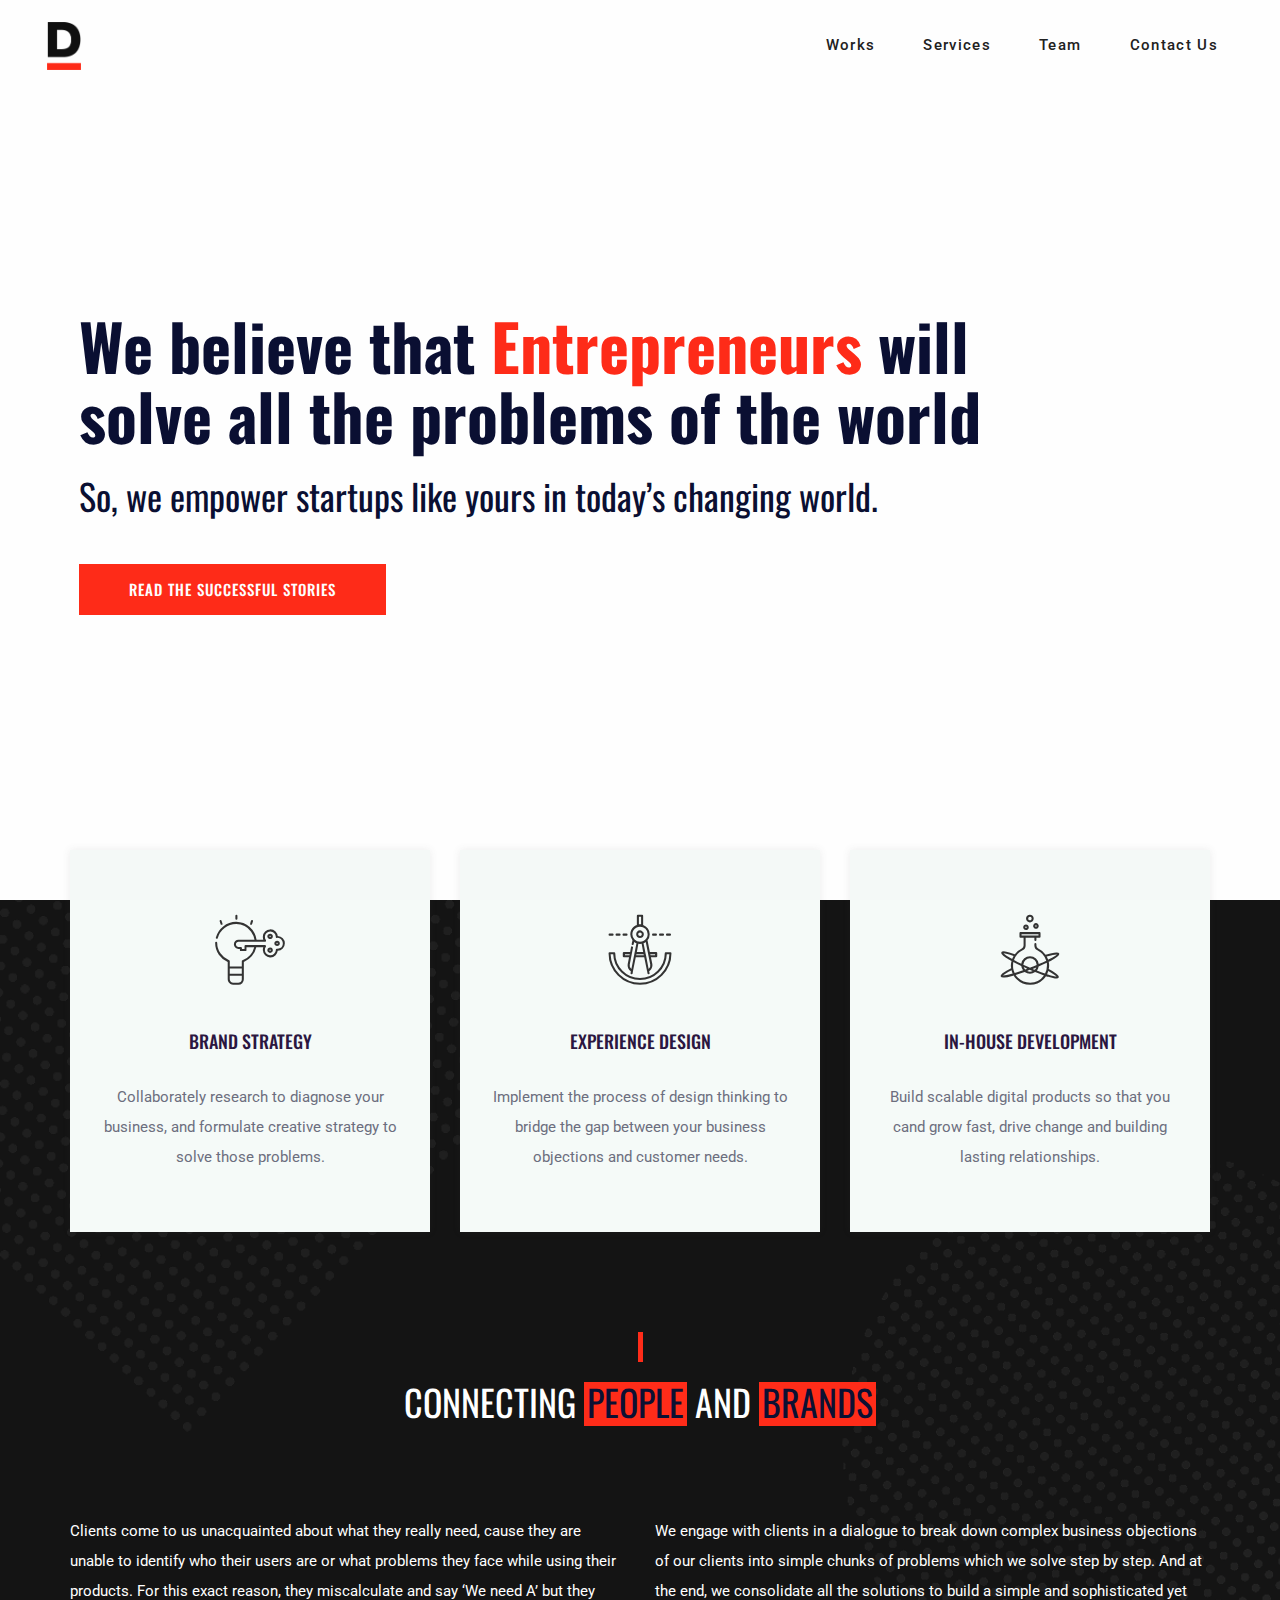
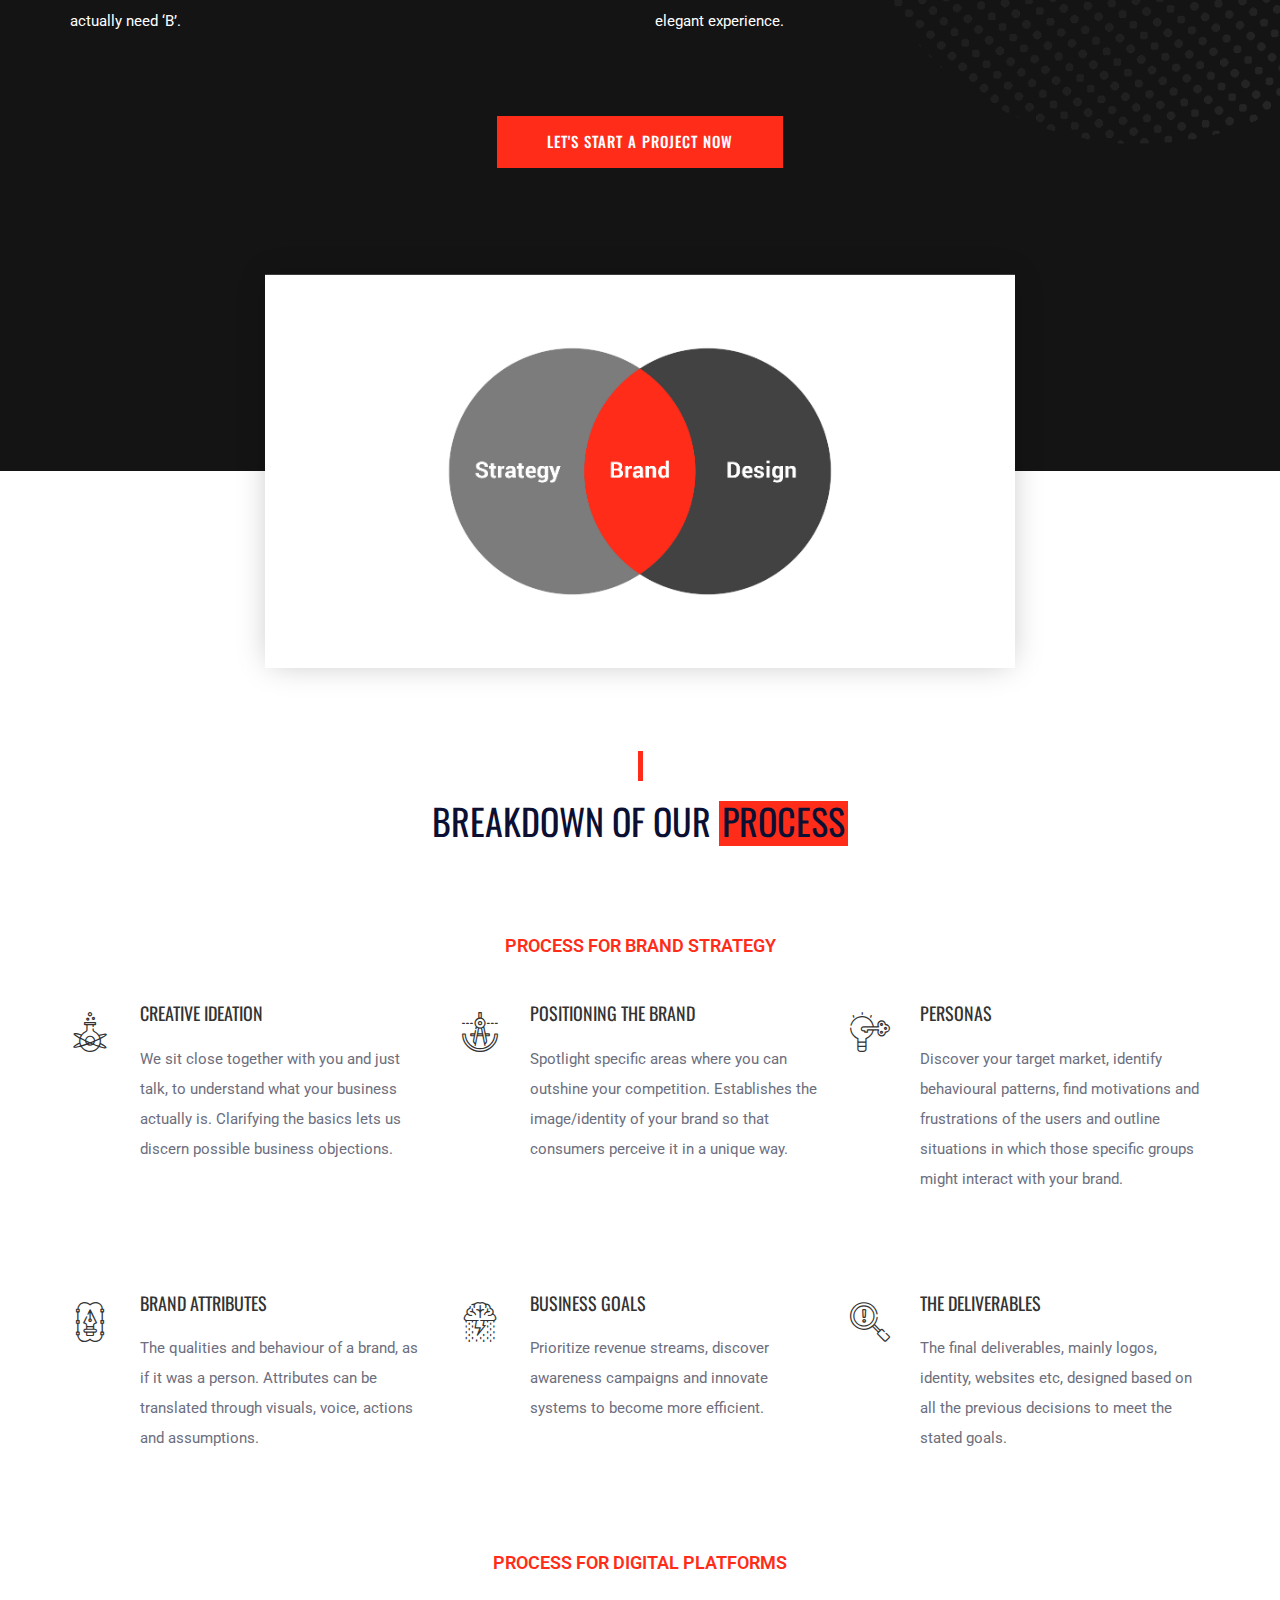
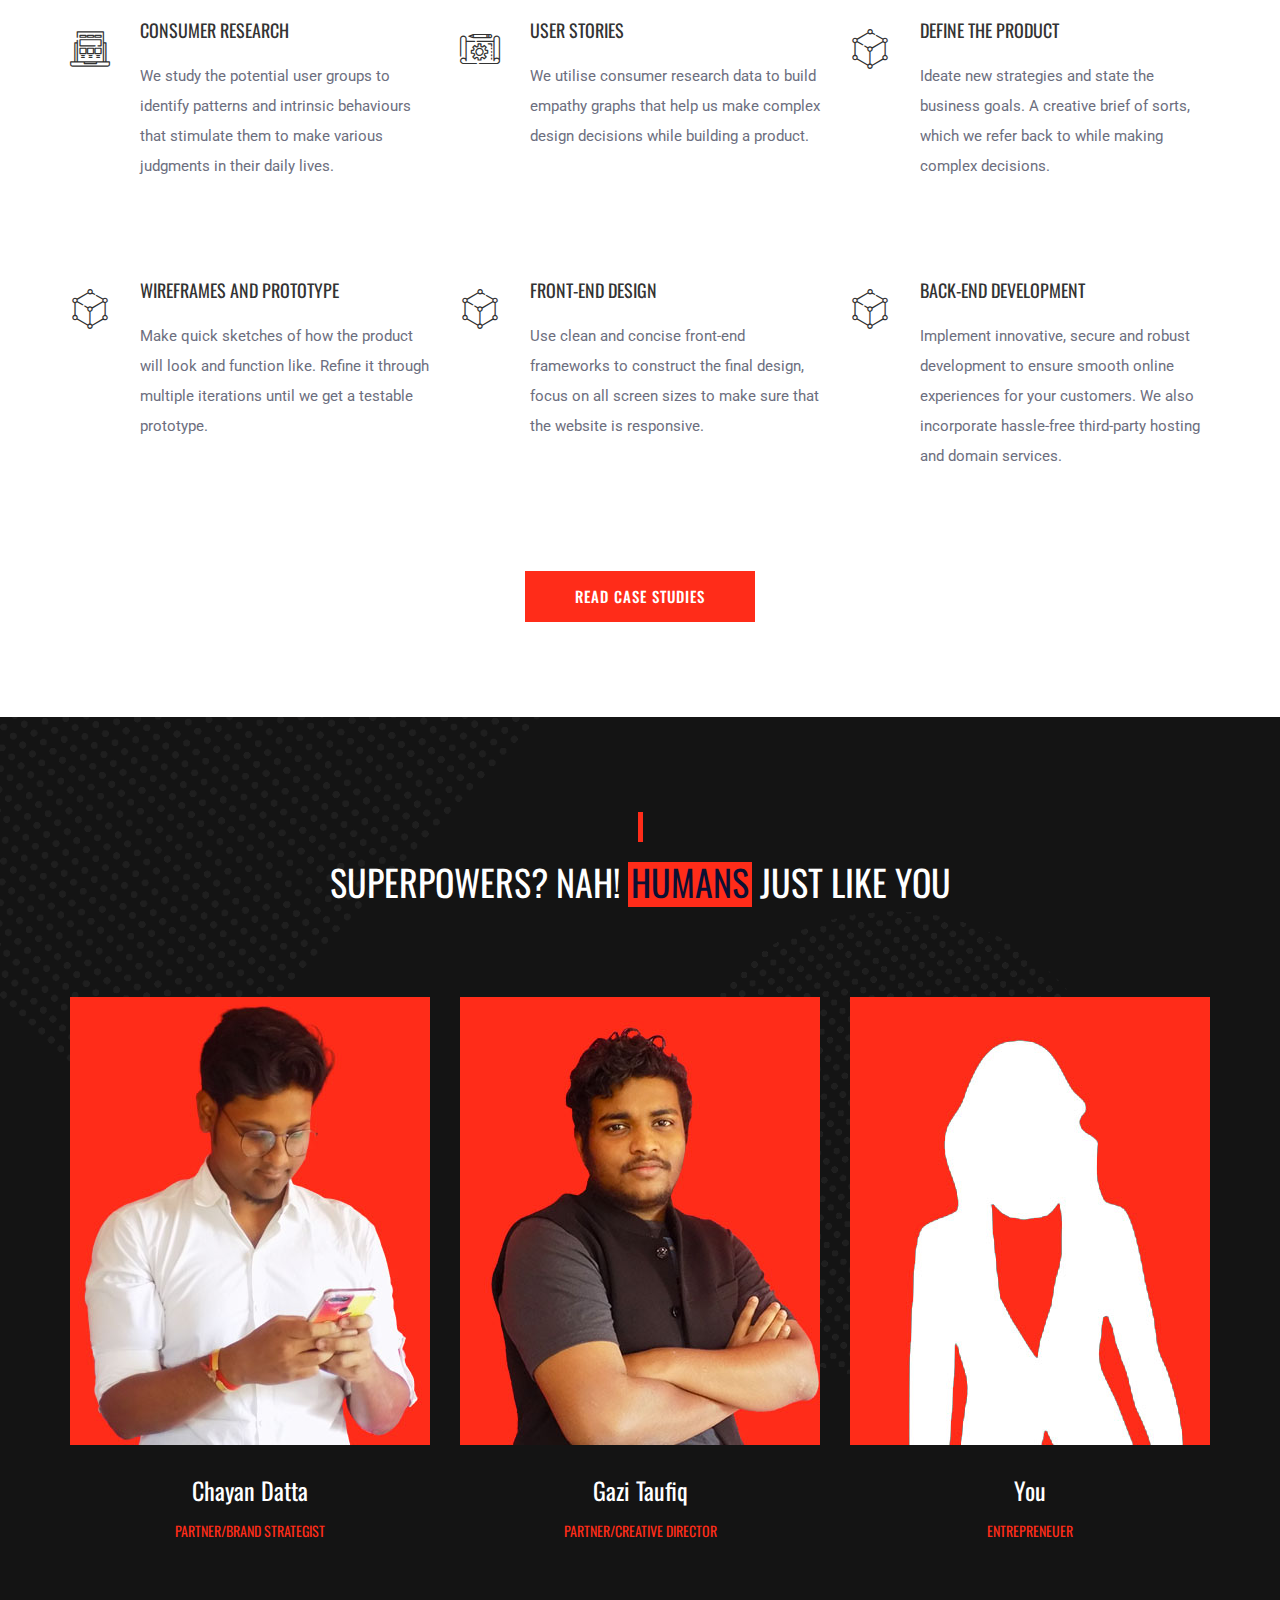
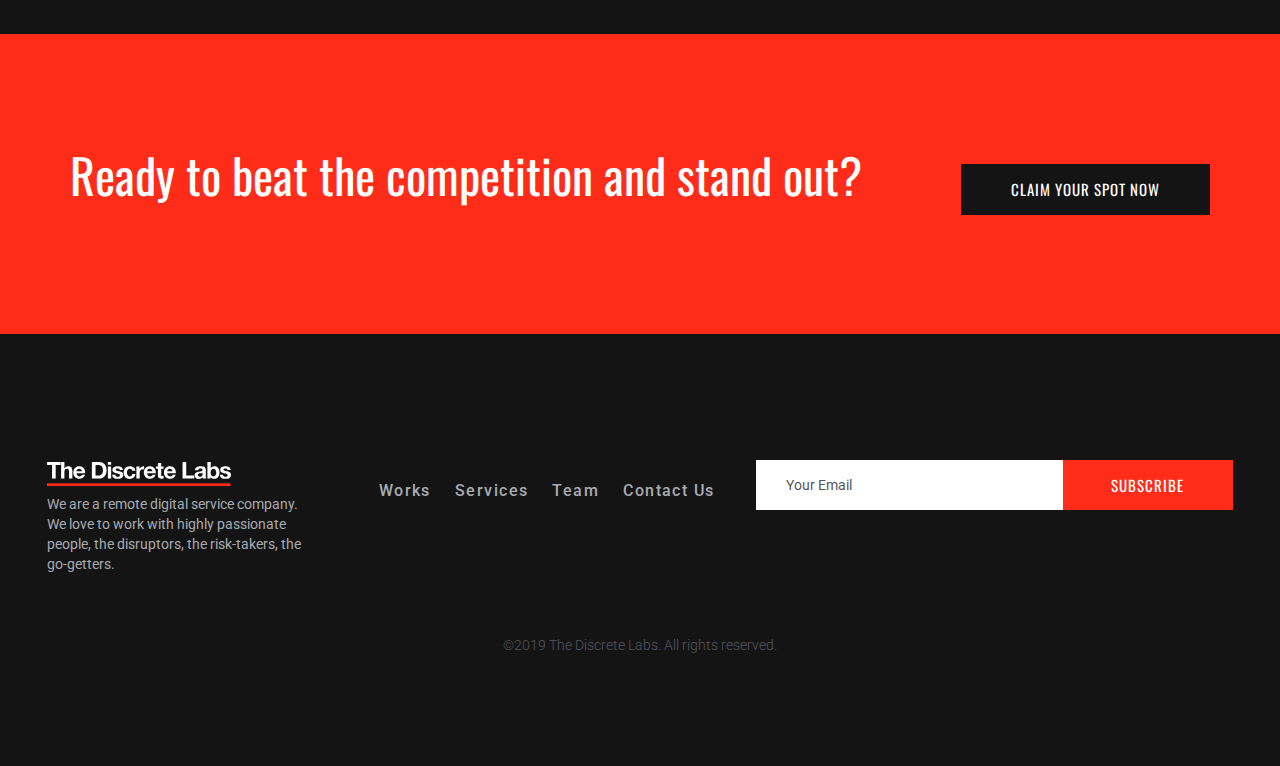
==== index.html @ 1e4bc4a3 "Logos updated some style chenged" ====
<!DOCTYPE html>
<html lang="en">

<head>
	<title>Labs - Design Studio</title>
	<meta charset="UTF-8">
	<meta name="description" content="Labs - Design Studio">
	<meta name="keywords" content="lab, onepage, creative, html">
	<meta name="viewport" content="width=device-width, initial-scale=1.0">
	<!-- Favicon -->
	<link href="img/favicon.png" rel="shortcut icon" />

	<!-- Google Fonts -->
	<link href="https://fonts.googleapis.com/css?family=Oswald:300,400,500,700|Roboto:300,400,500,700" rel="stylesheet">

	<!-- Stylesheets -->
	<link rel="stylesheet" href="css/bootstrap.min.css" />
	<link rel="stylesheet" href="css/font-awesome.min.css" />
	<link rel="stylesheet" href="css/flaticon.css" />
	<link rel="stylesheet" href="css/magnific-popup.css" />
	<link rel="stylesheet" href="css/owl.carousel.css" />
	<link rel="stylesheet" href="css/style.css" />


	<!--[if lt IE 9]>
	  <script src="https://oss.maxcdn.com/html5shiv/3.7.2/html5shiv.min.js"></script>
	  <script src="https://oss.maxcdn.com/respond/1.4.2/respond.min.js"></script>
	<![endif]-->

</head>

<body>
	<!-- Page Preloder -->
	<div id="preloder">
		<div class="loader">
			<img src="img/logo_dark_bg.svg" alt="">
			<h2>Loading.....</h2>
		</div>
	</div>


	<!-- Header section -->
	<header class="header-section">
		<div class="container-fluid">
			<div class="logo">
				<a href="index.html">
					<img src="img/logo.png" alt=""><!-- Logo -->
				</a>
			</div>
			<!-- Navigation -->
			<div class="responsive"><i class="fa fa-bars"></i></div>
			<nav>
				<ul class="menu-list">
					<li><a href="works.html">Works</a></li>
					<li><a href="services.html">Services</a></li>
					<!-- Not Needed <li><a href="blog.html">Blog</a></li>-->
					<li><a href="#team">Team</a></li>
					<li><a href="contact.html">Contact Us</a></li>
				</ul>
			</nav>
		</div>

	</header>
	<!-- Header section end -->


	<!-- Intro Section -->
	<div class="hero-section">
		<!--Damages the design <img src="/img/hero.jpg" alt="" class="hero-img">-->
		<div class="hero-content">
			<div class="hero-center container">
				<h1>We believe that <span>Entrepreneurs </span>will <br>solve all the problems of the world</h1>
				<h2>So, we empower startups like yours in today’s changing world. </h2>
				<a href="works.html" class="site-btn">Read the Successful Stories</a>
			</div>
		</div>
		<!-- slider -->
		<!-- Not Needed
		<div id="hero-slider" class="owl-carousel">
			<div class="item  hero-item" data-bg="img/01.jpg"></div>
			<div class="item  hero-item" data-bg="img/02.jpg"></div>
		</div>
		-->
	</div>
	<!-- Intro Section -->


	<!-- About section -->
	<div class="about-section">
		<div class="overlay"></div>
		<!-- card section -->
		<div class="card-section">
			<div class="container">
				<div class="row">
					<!-- single card -->
					<div class="col-md-4 col-sm-6">
						<div class="lab-card">
							<div class="icon">
								<i class="flaticon-037-idea"></i>
							</div>
							<h2>Brand Strategy</h2>
							<p>Collaborately research to diagnose your business, and formulate creative strategy to
								solve those problems.</p>
						</div>
					</div>
					<!-- single card -->
					<div class="col-md-4 col-sm-6">
						<div class="lab-card">
							<div class="icon">
								<i class="flaticon-011-compass"></i>
							</div>
							<h2>Experience Design</h2>
							<p>Implement the process of design thinking to bridge the gap between your business
								objections and customer needs.</p>
						</div>
					</div>
					<!-- single card -->
					<div class="col-md-4 col-sm-12">
						<div class="lab-card">
							<div class="icon">
								<i class="flaticon-023-flask"></i>
							</div>
							<h2>In-house Development</h2>
							<p>Build scalable digital products so that you cand grow fast, drive change and building
								lasting relationships.</p>
						</div>
					</div>
				</div>
			</div>
		</div>
		<!-- card section end-->


		<!-- About contant -->
		<div class="about-contant">
			<div class="container">
				<div class="section-title">
					<h2>Connecting <span>People</span> and <span>brands</span></h2>
				</div>
				<div class="row">
					<div class="col-md-6">
						<p>Clients come to us unacquainted about what they really need, cause they are unable to
							identify who their users are or what problems they face while using their products. For this
							exact reason, they miscalculate and say ‘We need A’ but they actually need ‘B’.</p>
					</div>
					<div class="col-md-6">
						<p>We engage with clients in a dialogue to break down complex business objections of our clients
							into simple chunks of problems which we solve step by step. And at the end, we consolidate
							all the solutions to build a simple and sophisticated yet elegant experience.</p>
					</div>
				</div>
				<div class="text-center mt60">
					<a href="contact.html" class="site-btn">Let's start a project now</a>
				</div>
				<!-- popup video -->
				<div class="intro-video">
					<div class="row">
						<div class="col-md-8 col-md-offset-2">
							<img src="img/video.jpg" alt="">
							<!--<a href="https://www.youtube.com/watch?v=JgHfx2v9zOU" class="video-popup">
								<i class="fa fa-play"></i>-->
							</a>
						</div>
					</div>
				</div>
			</div>
		</div>
	</div>
	<!-- About section end -->


	<!-- Testimonial section -->
	<!-- Not Needed
	<div class="testimonial-section pb100">
		<div class="test-overlay"></div>
		<div class="container">
			<div class="row">
				<div class="col-md-8 col-md-offset-4">
					<div class="section-title left">
						<h2>What our clients say</h2>
					</div>
					<div class="owl-carousel" id="testimonial-slide">
						<!- single testimonial ->
						<div class="testimonial">
							<span>‘​‌‘​‌</span>
							<p>Lorem ipsum dolor sit amet, consectetur adipiscing elit. Curabitur leo est, feugiat nec elementum id, suscipit id nulla. Nulla sit amet luctus dolor. Etiam finibus consequa.</p>
							<div class="client-info">
								<div class="avatar">
									<img src="img/avatar/01.jpg" alt="">
								</div>
								<div class="client-name">
									<h2>Michael Smith</h2>
									<p>CEO Company</p>
								</div>
							</div>
						</div>
						<!- single testimonial ->
						<div class="testimonial">
							<span>‘​‌‘​‌</span>
							<p>Lorem ipsum dolor sit amet, consectetur adipiscing elit. Curabitur leo est, feugiat nec elementum id, suscipit id nulla. Nulla sit amet luctus dolor. Etiam finibus consequa.</p>
							<div class="client-info">
								<div class="avatar">
									<img src="img/avatar/02.jpg" alt="">
								</div>
								<div class="client-name">
									<h2>Michael Smith</h2>
									<p>CEO Company</p>
								</div>
							</div>
						</div>
						<!- single testimonial ->
						<div class="testimonial">
							<span>‘​‌‘​‌</span>
							<p>Lorem ipsum dolor sit amet, consectetur adipiscing elit. Curabitur leo est, feugiat nec elementum id, suscipit id nulla. Nulla sit amet luctus dolor. Etiam finibus consequa.</p>
							<div class="client-info">
								<div class="avatar">
									<img src="img/avatar/01.jpg" alt="">
								</div>
								<div class="client-name">
									<h2>Michael Smith</h2>
									<p>CEO Company</p>
								</div>
							</div>
						</div>
						<!- single testimonial ->
						<div class="testimonial">
							<span>‘​‌‘​‌</span>
							<p>Lorem ipsum dolor sit amet, consectetur adipiscing elit. Curabitur leo est, feugiat nec elementum id, suscipit id nulla. Nulla sit amet luctus dolor. Etiam finibus consequa.</p>
							<div class="client-info">
								<div class="avatar">
									<img src="img/avatar/02.jpg" alt="">
								</div>
								<div class="client-name">
									<h2>Michael Smith</h2>
									<p>CEO Company</p>
								</div>
							</div>
						</div>
						<!- single testimonial ->
						<div class="testimonial">
							<span>‘​‌‘​‌</span>
							<p>Lorem ipsum dolor sit amet, consectetur adipiscing elit. Curabitur leo est, feugiat nec elementum id, suscipit id nulla. Nulla sit amet luctus dolor. Etiam finibus consequa.</p>
							<div class="client-info">
								<div class="avatar">
									<img src="img/avatar/01.jpg" alt="">
								</div>
								<div class="client-name">
									<h2>Michael Smith</h2>
									<p>CEO Company</p>
								</div>
							</div>
						</div>
						<!- single testimonial ->
						<div class="testimonial">
							<span>‘​‌‘​‌</span>
							<p>Lorem ipsum dolor sit amet, consectetur adipiscing elit. Curabitur leo est, feugiat nec elementum id, suscipit id nulla. Nulla sit amet luctus dolor. Etiam finibus consequa.</p>
							<div class="client-info">
								<div class="avatar">
									<img src="img/avatar/02.jpg" alt="">
								</div>
								<div class="client-name">
									<h2>Michael Smith</h2>
									<p>CEO Company</p>
								</div>
							</div>
						</div>
					</div>
				</div>
			</div>
		</div>
	</div>
	<!- Testimonial section end->
	-->

	<!-- Services section -->
	<div class="services-section spad" id="services">
		<div class="container">
			<div class="section-title dark">
				<h2>Breakdown of our <span>Process</span></h2>
			</div>

			<div class="row">
				<h3 class="service-subtitle">Process for Brand Strategy</h3>
				<!-- single service -->
				<div class="col-md-4 col-sm-6">
					<div class="service">
						<div class="icon">
							<i class="flaticon-023-flask"></i>
						</div>
						<div class="service-text">
							<h2>Creative Ideation</h2>
							<p>We sit close together with you and just talk, to understand what your business actually
								is. Clarifying the basics lets us discern possible business objections.</p>
						</div>
					</div>
				</div>
				<!-- single service -->
				<div class="col-md-4 col-sm-6">
					<div class="service">
						<div class="icon">
							<i class="flaticon-011-compass"></i>
						</div>
						<div class="service-text">
							<h2>Positioning the Brand</h2>
							<p>Spotlight specific areas where you can outshine your competition. Establishes the
								image/identity of your brand so that consumers perceive it in a unique way.</p>
						</div>
					</div>
				</div>
				<!-- single service -->
				<div class="col-md-4 col-sm-6">
					<div class="service">
						<div class="icon">
							<i class="flaticon-037-idea"></i>
						</div>
						<div class="service-text">
							<h2>Personas</h2>
							<p>Discover your target market, identify behavioural patterns, find motivations and
								frustrations of the users and outline situations in which those specific groups might
								interact with your brand.</p>
						</div>
					</div>
				</div>
				<!-- single service -->
				<div class="col-md-4 col-sm-6">
					<div class="service">
						<div class="icon">
							<i class="flaticon-039-vector"></i>
						</div>
						<div class="service-text">
							<h2>Brand Attributes</h2>
							<p>The qualities and behaviour of a brand, as if it was a person. Attributes can be
								translated through visuals, voice, actions and assumptions.</p>
						</div>
					</div>
				</div>
				<!-- single service -->
				<div class="col-md-4 col-sm-6">
					<div class="service">
						<div class="icon">
							<i class="flaticon-036-brainstorming"></i>
						</div>
						<div class="service-text">
							<h2>Business Goals</h2>
							<p>Prioritize revenue streams, discover awareness campaigns and innovate systems to become
								more efficient.</p>
						</div>
					</div>
				</div>
				<!-- single service -->
				<div class="col-md-4 col-sm-6">
					<div class="service">
						<div class="icon">
							<i class="flaticon-026-search"></i>
						</div>
						<div class="service-text">
							<h2>The Deliverables</h2>
							<p>The final deliverables, mainly logos, identity, websites etc, designed based on all the
								previous decisions to meet the stated goals. </p>
						</div>
					</div>
				</div>
			</div>
			<div class="row">
				<h3 class="service-subtitle">Process for Digital Platforms</h3>
				<!-- single service -->
				<div class="col-md-4 col-sm-6">
					<div class="service">
						<div class="icon">
							<i class="flaticon-018-laptop-1"></i>
						</div>
						<div class="service-text">
							<h2>Consumer Research</h2>
							<p>We study the potential user groups to identify patterns and intrinsic behaviours that
								stimulate them to make various judgments in their daily lives.</p>
						</div>
					</div>
				</div>
				<!-- single service -->
				<div class="col-md-4 col-sm-6">
					<div class="service">
						<div class="icon">
							<i class="flaticon-043-sketch"></i>
						</div>
						<div class="service-text">
							<h2>User Stories</h2>
							<p>We utilise consumer research data to build empathy graphs that help us make complex
								design decisions while building a product.</p>
						</div>
					</div>
				</div>
				<!-- single service -->

				<div class="col-md-4 col-sm-6">
					<div class="service">
						<div class="icon">
							<i class="flaticon-012-cube"></i>
						</div>
						<div class="service-text">
							<h2>Define The Product</h2>
							<p>Ideate new strategies and state the business goals. A creative brief of sorts, which we
								refer back to while making complex decisions.</p>
						</div>
					</div>
				</div>
				<!-- single service -->
				<div class="col-md-4 col-sm-6">
					<div class="service">
						<div class="icon">
							<i class="flaticon-012-cube"></i>
						</div>
						<div class="service-text">
							<h2>Wireframes and Prototype</h2>
							<p>Make quick sketches of how the product will look and function like. Refine it through
								multiple iterations until we get a testable prototype.</p>
						</div>
					</div>
				</div>
				<!-- single service -->
				<div class="col-md-4 col-sm-6">
					<div class="service">
						<div class="icon">
							<i class="flaticon-012-cube"></i>
						</div>
						<div class="service-text">
							<h2>Front-end Design</h2>
							<p>Use clean and concise front-end frameworks to construct the final design, focus on all
								screen sizes to make sure that the website is responsive.</p>
						</div>
					</div>
				</div>
				<!-- single service -->
				<div class="col-md-4 col-sm-6">
					<div class="service">
						<div class="icon">
							<i class="flaticon-012-cube"></i>
						</div>
						<div class="service-text">
							<h2>Back-end Development</h2>
							<p>Implement innovative, secure and robust development to ensure smooth online experiences
								for your customers. We also incorporate hassle-free third-party hosting and domain
								services.</p>
						</div>
					</div>
				</div>

			</div>


			<div class="text-center">
				<a href="" class="site-btn">Read Case Studies</a>
			</div>
		</div>
	</div>
	<!-- services section end -->


	<!-- Team Section -->
	<div class="team-section spad" id="team">
		<div class="overlay"></div>
		<div class="container">
			<div class="section-title">
				<h2>Superpowers? Nah! <span>Humans</span> just like you</h2>
			</div>
			<div class="row">
				<!-- single member -->
				<div class="col-sm-4">
					<div class="member">
						<img src="img/team/1.jpg" alt="">
						<h2>Chayan Datta</h2>
						<h3>Partner/Brand Strategist</h3>
					</div>
				</div>
				<!-- single member -->
				<div class="col-sm-4">
					<div class="member">
						<img src="img/team/2.jpg" alt="">
						<h2>Gazi Taufiq</h2>
						<h3>Partner/Creative Director</h3>
					</div>
				</div>
				<!-- single member -->
				<div class="col-sm-4">
					<div class="member">
						<img src="img/team/3.jpg" alt="">
						<h2>You</h2>
						<h3>Entrepreneuer</h3>
					</div>
				</div>
			</div>
		</div>
	</div>
	<!-- Team Section end-->


	<!-- Promotion section -->
	<div class="promotion-section">
		<div class="container">
			<div class="row">
				<div class="col-md-9">
					<h2>Ready to beat the competition and stand out?</h2>
				</div>
				<div class="col-md-3">
					<div class="promo-btn-area">
						<a href="" class="site-btn btn-2">Claim your Spot Now</a>
					</div>
				</div>
			</div>
		</div>
	</div>
	<!-- Promotion section end-->

	<!-- NOt Needed 
	<!- - Contact section - ->
	
	<div class="contact-section spad fix">
		<div class="container">
			<div class="row">
				<!- - contact info - ->
				<div class="col-md-5 col-md-offset-1 contact-info col-push">
					<div class="section-title left">
						<h2>Contact us</h2>
					</div>
					<p>Cras ex mauris, ornare eget pretium sit amet, dignissim et turpis. Nunc nec maximus dui, vel suscipit dolor. Donec elementum velit a orci facilisis rutrum. </p>
					<h3 class="mt60">Main Office</h3>
					<p class="con-item">C/ Libertad, 34 <br> 05200 Arévalo </p>
					<p class="con-item">0034 37483 2445 322</p>
					<p class="con-item">hello@company.com</p>
				</div>
				<!- - contact form - ->
				<div class="col-md-6 col-pull">
					<form class="form-class" id="con_form">
						<div class="row">
							<div class="col-sm-6">
								<input type="text" name="name" placeholder="Your name">
							</div>
							<div class="col-sm-6">
								<input type="text" name="email" placeholder="Your email">
							</div>
							<div class="col-sm-12">
								<input type="text" name="subject" placeholder="Subject">
								<textarea name="message" placeholder="Message"></textarea>
								<button class="site-btn">send</button>
							</div>
						</div>
					</form>
				</div>
			</div>
		</div>
	</div>
	<!- - Contact section end- ->
-->

	<!-- Footer section -->
	<footer class="footer-section">
		<div class="container-fluid">
			<div class="row">
				<div class="col-xs-12 col-sm-6 col-md-3 footer-about">
					<div class="logo"><img src="img/long_logo.svg" alt=""></div>
					<div class="blurb">
						<h3>We are a remote digital service company. We love to work with highly passionate people, the disruptors, the risk-takers,  the go-getters.</h3>
					</div>
				</div>
				<div class="col-xs-12 col-sm-6 col-md-4">
					<ul class="menu-list col-sm-12">
						<li><a href="works.html">Works</a></li>
						<li><a href="services.html">Services</a></li>
						<!-- Not Needed <li><a href="blog.html">Blog</a></li>-->
						<li><a href="#team">Team</a></li>
						<li><a href="contact.html">Contact Us</a></li>
					</ul>
				</div>
				<div class="col-xs-12 col-sm-12 col-md-5">
					<!-- newsletter form -->
					<form class="nl-form">
						<input type="text" placeholder="Your Email">
						<button class="site-btn">Subscribe</button>
					</form>
				</div>
			</div>
		</div>
		<h4 class="footer-copyright">&copy;2019 The Discrete Labs. All rights reserved.</h4>
	</footer>
	<!-- Footer section end -->




	<!--====== Javascripts & Jquery ======-->
	<script src="js/jquery-2.1.4.min.js"></script>
	<script src="js/bootstrap.min.js"></script>
	<script src="js/magnific-popup.min.js"></script>
	<script src="js/owl.carousel.min.js"></script>
	<script src="js/circle-progress.min.js"></script>
	<script src="js/main.js"></script>
</body>

</html>
---- css/flaticon.css ----
/*
  	Flaticon icon font: Flaticon
  	Creation date: 23/10/2017 13:59
  	*/

@font-face {
  font-family: "Flaticon";
  src: url("../fonts/Flaticon.eot");
  src: url("../fonts/Flaticon.eot?#iefix") format("embedded-opentype"),
       url("../fonts/Flaticon.woff") format("woff"),
       url("../fonts/Flaticon.ttf") format("truetype"),
       url("../fonts/Flaticon.svg#Flaticon") format("svg");
  font-weight: normal;
  font-style: normal;
}

@media screen and (-webkit-min-device-pixel-ratio:0) {
  @font-face {
    font-family: "Flaticon";
    src: url("../fonts/Flaticon.svg#Flaticon") format("svg");
  }
}

[class^="flaticon-"]:before, [class*=" flaticon-"]:before,
[class^="flaticon-"]:after, [class*=" flaticon-"]:after {   
  font-family: Flaticon;
  font-style: normal;
}

.flaticon-001-picture:before { content: "\f100"; }
.flaticon-002-caliper:before { content: "\f101"; }
.flaticon-003-energy-drink:before { content: "\f102"; }
.flaticon-004-build:before { content: "\f103"; }
.flaticon-005-thinking-1:before { content: "\f104"; }
.flaticon-006-prism:before { content: "\f105"; }
.flaticon-007-paint:before { content: "\f106"; }
.flaticon-008-team:before { content: "\f107"; }
.flaticon-009-idea-3:before { content: "\f108"; }
.flaticon-010-diamond:before { content: "\f109"; }
.flaticon-011-compass:before { content: "\f10a"; }
.flaticon-012-cube:before { content: "\f10b"; }
.flaticon-013-puzzle:before { content: "\f10c"; }
.flaticon-014-magic-wand:before { content: "\f10d"; }
.flaticon-015-book:before { content: "\f10e"; }
.flaticon-016-vision:before { content: "\f10f"; }
.flaticon-017-notebook:before { content: "\f110"; }
.flaticon-018-laptop-1:before { content: "\f111"; }
.flaticon-019-coffee-cup:before { content: "\f112"; }
.flaticon-020-creativity:before { content: "\f113"; }
.flaticon-021-thinking:before { content: "\f114"; }
.flaticon-022-branding:before { content: "\f115"; }
.flaticon-023-flask:before { content: "\f116"; }
.flaticon-024-idea-2:before { content: "\f117"; }
.flaticon-025-imagination:before { content: "\f118"; }
.flaticon-026-search:before { content: "\f119"; }
.flaticon-027-monitor:before { content: "\f11a"; }
.flaticon-028-idea-1:before { content: "\f11b"; }
.flaticon-029-sketchbook:before { content: "\f11c"; }
.flaticon-030-computer:before { content: "\f11d"; }
.flaticon-031-scheme:before { content: "\f11e"; }
.flaticon-032-explorer:before { content: "\f11f"; }
.flaticon-033-museum:before { content: "\f120"; }
.flaticon-034-cactus:before { content: "\f121"; }
.flaticon-035-smartphone:before { content: "\f122"; }
.flaticon-036-brainstorming:before { content: "\f123"; }
.flaticon-037-idea:before { content: "\f124"; }
.flaticon-038-graphic-tool-1:before { content: "\f125"; }
.flaticon-039-vector:before { content: "\f126"; }
.flaticon-040-rgb:before { content: "\f127"; }
.flaticon-041-graphic-tool:before { content: "\f128"; }
.flaticon-042-typography:before { content: "\f129"; }
.flaticon-043-sketch:before { content: "\f12a"; }
.flaticon-044-paint-bucket:before { content: "\f12b"; }
.flaticon-045-video-player:before { content: "\f12c"; }
.flaticon-046-laptop:before { content: "\f12d"; }
.flaticon-047-artificial-intelligence:before { content: "\f12e"; }
.flaticon-048-abstract:before { content: "\f12f"; }
.flaticon-049-projector:before { content: "\f130"; }
.flaticon-050-satellite:before { content: "\f131"; }
---- css/style.css ----
/* =================================
------------------------------------
	Labs - Design Studio
	Version: 1.0
 ------------------------------------ 
 ====================================*/
/*Includes:
 1. Default
 2. Theme
 3. Common Elements
 */
/*----------------------------------------*/
/*  1.  Theme default CSS
/*----------------------------------------*/
html,
body {
  height: 100%;
  font-family: "Roboto", sans-serif;
}

img {
  max-width: 100%;
}

h1,
h2,
h3,
h4,
h5,
h6 {
  font-family: "Oswald", sans-serif;
  padding: 0;
  margin: 0;
}

h2 {
  font-size: 36px;
}

p {
  font-size: 15px;
  color: #6c6e7e;
  line-height: 30px;
  font-family: "Roboto", sans-serif;
}

a:hover,
a:focus {
  text-decoration: none;
  outline: none;
  color: #0b1033;
}

li,
ul {
  margin: 0;
  padding: 0;
}

/*------------------------
	Helper css
--------------------------*/
.fix {
  overflow: hidden;
}

.pt100 {
  padding-top: 100px;
}

.pb100 {
  padding-bottom: 100px;
}

.mt100 {
  margin-top: 100px;
}

.mb100 {
  margin-bottom: 100px;
}

.mt60 {
  margin-top: 70px;
}

.mr20 {
  margin-right: 20px;
}

.mb0 {
  margin-bottom: 0 !important;
}

.col-push {
  left: 50%;
}

.col-pull {
  right: 50%;
}

.nopad {
  padding-left: 0;
  padding-right: 0;
}

.spad {
  padding-top: 95px;
  padding-bottom: 95px;
}

.section-title {
  text-align: center;
  margin-bottom: 90px;
  padding-top: 50px;
  position: relative;
}

.section-title h2 {
  text-transform: uppercase;
  color: #fff;
  font-weight: 400;
}

.section-title h2 span {
  background: #FF2C19;
  padding: 0 3px 5px;
  display: inline-block;
  color: #0b1033;
}

.section-title:after {
  content: "";
  position: absolute;
  left: 50%;
  top: 0;
  width: 5px;
  height: 30px;
  margin-left: -2.5px;
  background: #FF2C19;
}

.section-title.left {
  text-align: left;
}

.section-title.left:after {
  left: 0;
  margin-left: 0;
}

.section-title.dark h2 {
  color: #0b1033;
}

/*------------------------
	Common elements
--------------------------*/
.site-btn {
  font-family: "Oswald", sans-serif;
  font-size: 15px;
  color: #ffffff;
  display: inline-block;
  text-transform: uppercase;
  background: #FF2C19;
  padding: 15px 50px;
  font-weight: 500;
  letter-spacing: 1px;
  min-width: 170px;
  text-align: center;
  border: none;
}

.site-btn.btn-2 {
  background: #141414;
  color: #fff;
  font-weight: 400;
}

.site-btn.btn-3 {
  background: transparent;
  color: #141414;
  border: 1px solid #141414;
  padding: 14px 50px;
}

.site-btn:hover,
.site-btn:focus {
  text-decoration: none;
  outline: none;
}

/*------------------
	Preloder
--------------------*/
#preloder {
  position: fixed;
  width: 100%;
  height: 100%;
  top: 0;
  left: 0;
  z-index: 999999;
  background: #141414;
  display: table;
}

.loader {
  text-align: center;
  display: table-cell;
  vertical-align: middle;
}

.loader img {
  height: 100px;
  animation: loader 0.8s linear infinite;
  -webkit-animation: loader 0.8s linear infinite;
}

.loader h2 {
  color: #FF2C19;
  font-size: 14px;
  margin-top: 10px;
}

@keyframes loader {
  0% {
    opacity: 1;
  }
  50% {
    opacity: 0.3;
  }
  100% {
    opacity: 1;
  }
}
@-webkit-keyframes loader {
  0% {
    opacity: 1;
  }
  50% {
    opacity: 0.3;
  }
  100% {
    opacity: 1;
  }
}
/*------------------------
	Header css
--------------------------*/
.responsive {
  display: none;
}

.container-fluid {
  width: 95%;
  max-width: 1440px;
  margin: 0 auto;
}

.header-section {
  position: absolute;
  top: 0;
  left: 0;
  width: 100%;
  z-index: 999;
  background: white;
  -webkit-transition: all 0.4s ease 0s;
  -o-transition: all 0.4s ease 0s;
  transition: all 0.4s ease 0s;
}

.header-section .logo {
  display: block;
  float: left;
  padding-top: 22px;
}

.header-section .logo img {
  height: 48px;
  width: auto;
  -webkit-transition: all 0.4s ease 0s;
  -o-transition: all 0.4s ease 0s;
  transition: all 0.4s ease 0s;
}

.header-section .menu-list {
  list-style: none;
  float: right;
}

.header-section .menu-list li {
  display: inline;
}

.header-section .menu-list li a {
  display: inline-block;
  padding: 35px 15px;
  margin-right: 15px;
  color: #222;
  position: relative;
  font-family: "Roboto", sans-serif;
  font-weight: 500;
  font-size: 15px;
  letter-spacing: 0.09em;
  -webkit-transition: all 0.4s ease 0s;
  -o-transition: all 0.4s ease 0s;
  transition: all 0.4s ease 0s;
}

.header-section .menu-list li a:hover,
.header-section .menu-list li a.active {
  color: #a8acb1;
}

.header-section .menu-list li:last-child a {
  margin-right: 0;
}

.header-section .menu-list li.active a {
  color: #FF2C19;
}

.header-section .menu-list .current a:after {
  width: 10px;
  margin-left: -5px;
}

/*------------------------
	Footer section
--------------------------*/
.footer-section {
  background: #141414;
  padding: 120px 0 48px 0;
}
.footer-section .footer-about {
  display: flex;
  justify-content: space-between;
  flex-direction: column;
}
.footer-section .footer-about .logo {
  display: block;
  flex-shrink: 1;
  padding: 8px 0;
}
.footer-section .footer-about .logo img {
  height: 24px;
  width: auto;
  -webkit-transition: all 0.4s ease 0s;
  -o-transition: all 0.4s ease 0s;
  transition: all 0.4s ease 0s;
}
.footer-section .footer-about .blurb {
  flex: 1 1 85%;
}
.footer-section .footer-about .blurb h3 {
  font-family: "Roboto", sans-serif;
  font-size: 14px;
  line-height: 20px;
  padding-right: 16px;
  font-weight: 400;
  max-width: 320px;
  color: #a8acb1;
}
.footer-section .menu-list {
  list-style: none;
  display: flex;
  padding: 18px 0;
  justify-content: center;
}
.footer-section .menu-list li {
  flex-shrink: 1;
  display: inline;
  margin-left: 8px;
}
.footer-section .menu-list li a {
  display: inline-block;
  padding: 8px 4px;
  margin-left: 8px;
  color: #a8acb1;
  position: relative;
  font-family: "Roboto", sans-serif;
  font-weight: 500;
  font-size: 16px;
  letter-spacing: 0.09em;
  -webkit-transition: all 0.4s ease 0s;
  -o-transition: all 0.4s ease 0s;
  transition: all 0.4s ease 0s;
}
.footer-section .footer-copyright {
  margin: 64px auto;
  text-align: center;
  font-size: 14px;
  font-family: "Roboto", sans-serif;
  font-weight: 300;
  color: #56565f;
}
@media screen and (min-width: 768px) and (max-width: 991px) {
  .footer-section .site-btn {
    padding: 10px 30px;
  }
  .footer-section .menu-list {
    justify-content: flex-end;
  }
}
@media screen and (min-width: 768px) and (max-width: 1280px) {
  .footer-section .site-btn {
    padding: 10px 30px;
  }
}
@media screen and (max-width: 768px) {
  .footer-section .footer-about {
    flex-direction: column;
    align-items: center;
    text-align: center;
  }
  .footer-section .menu-list {
    margin: 32px auto;
    flex-direction: column;
    align-items: center;
  }
}

/*------------------------
	Page Top Section
--------------------------*/
.page-top-section {
  position: relative;
  height: 405px;
  background: #141414;
}

.page-top-section .container-fluid {
  position: relative;
  z-index: 5;
}

.page-top-section .page-info {
  display: inline-block;
  padding-top: 200px;
}

.page-top-section .page-info h2 {
  color: #fff;
  font-weight: 400;
  margin-bottom: 15px;
}

.page-top-section .page-info .page-links a,
.page-top-section .page-info .page-links span {
  font-size: 18px;
  font-family: "Oswald", sans-serif;
  color: #fff;
  margin-right: 12px;
  padding-right: 12px;
  font-weight: 400;
  position: relative;
}

.page-top-section .page-info .page-links a:after,
.page-top-section .page-info .page-links span:after {
  position: absolute;
  content: "|";
  right: -3px;
}

.page-top-section .page-info .page-links span {
  margin-right: 0;
  padding-right: 0;
  color: #FF2C19;
}

.page-top-section .page-info .page-links span:after {
  display: none;
}

/*------------------------
	Newsletter Section
--------------------------*/
.newsletter-section {
  background: #FF2C19;
}

.newsletter-section h2 {
  font-size: 48px;
  color: #fff;
  font-weight: 400;
}

/* Newsletter form */
.nl-form {
  display: flex;
  padding: 6px 0;
}
.nl-form .site-btn {
  font-weight: 400;
  line-height: 30px;
  max-width: 400px;
}

.nl-form input[type=text] {
  border: none;
  padding: 15px 30px;
  flex-grow: 1;
  background: #ffffff;
  color: #56565f;
}

.nl-form input[type=text]:focus,
.nl-form input[type=text]:hover {
  outline: none;
}

.nl-form ::-webkit-input-placeholder {
  color: #56565f;
}

.nl-form :-ms-input-placeholder {
  color: #56565f;
}

.nl-form ::-ms-input-placeholder {
  color: #56565f;
}

.nl-form ::placeholder {
  color: #56565f;
}

.nl-form :-ms-input-placeholder {
  color: #56565f;
}

.nl-form ::-ms-input-placeholder {
  color: #56565f;
}

/*------------------------
	Hero section
--------------------------*/
.hero-section {
  height: 100%;
  position: relative;
  overflow: hidden;
}
.hero-section .hero-img {
  position: absolute;
  width: 100vw;
  bottom: 0;
  right: -10%;
  z-index: -1;
}

.hero-content {
  width: 90%;
  max-width: 1200px;
  height: 100%;
  margin: 0 auto;
  display: flex;
  text-align: left;
  z-index: 5;
}
.hero-content .hero-center {
  align-self: center;
}
.hero-content h1, .hero-content h2 {
  text-align: left;
  color: #0b1033;
  margin-bottom: 0;
  margin-top: 2vw;
}
.hero-content h1 {
  font-size: 64px;
  font-weight: 700;
}
.hero-content h1 span {
  color: #FF2C19;
}
.hero-content h2 {
  font-size: 36px;
  font-weight: 400;
}
.hero-content .site-btn {
  margin-top: 48px;
}

.owl-carousel .owl-nav {
  position: absolute;
  top: 50%;
  width: 100%;
}

.owl-carousel .owl-nav .owl-prev,
.owl-carousel .owl-nav .owl-next {
  display: inline-block;
  height: 50px;
  width: 100px;
  background: #141414;
  color: #fff;
  text-align: center;
  padding-top: 10px;
  font-size: 20px;
  cursor: pointer;
}

.owl-carousel .owl-nav .owl-prev:hover,
.owl-carousel .owl-nav .owl-next:hover {
  background: #FF2C19;
}

.owl-carousel .owl-nav .owl-next {
  float: right;
}

.owl-carousel #bar {
  width: 0%;
  max-width: 100%;
  height: 4px;
  background: #FF2C19;
}

.owl-carousel #progressBar {
  width: 100%;
  position: absolute;
  bottom: 0;
  z-index: 1;
}

/*------------------------
	About section
--------------------------*/
.about-section,
.team-section, .services-digital-section {
  background: #141414;
  position: relative;
  z-index: 2;
}

.overlay {
  position: absolute;
  width: 100%;
  height: 100%;
  left: 0;
  top: 0;
  z-index: 3;
  background-image: url("../img/overlay.png");
  background-repeat: no-repeat;
  background-size: cover;
}

/*Card Section*/
.card-section {
  position: relative;
  padding-bottom: 100px;
  z-index: 5;
}

.lab-card {
  position: relative;
  margin-top: -50px;
  padding: 50px 25px;
  text-align: center;
  background: #f5faf8;
  -webkit-box-shadow: 0 0 8px rgba(74, 74, 74, 0.1);
  box-shadow: 0 0 8px rgba(74, 74, 74, 0.1);
  -webkit-transition: all 0.4s ease 0s;
  -o-transition: all 0.4s ease 0s;
  transition: all 0.4s ease 0s;
}

.lab-card .icon {
  margin-bottom: 30px;
  font-size: 70px;
  -webkit-transition: all 0.4s ease 0s;
  -o-transition: all 0.4s ease 0s;
  transition: all 0.4s ease 0s;
}

.lab-card h2 {
  text-transform: uppercase;
  font-size: 18px;
  color: #2b1640;
  margin-bottom: 30px;
  -webkit-transition: all 0.4s ease 0s;
  -o-transition: all 0.4s ease 0s;
  transition: all 0.4s ease 0s;
}

.lab-card p {
  color: #6c6e7e;
  line-height: 30px;
  -webkit-transition: all 0.4s ease 0s;
  -o-transition: all 0.4s ease 0s;
  transition: all 0.4s ease 0s;
}

.lab-card:hover {
  background: #FF2C19;
}

.lab-card:hover h2,
.lab-card:hover p,
.lab-card:hover .icon {
  color: #fff;
}

/* About contant */
.about-contant {
  position: relative;
  z-index: 5;
}

.about-contant p {
  color: #fff;
}

.intro-video {
  -webkit-transform: translateY(50%);
  -ms-transform: translateY(50%);
  transform: translateY(50%);
  margin-top: -90px;
}

.intro-video img {
  -webkit-box-shadow: 0 0 30px -5px rgba(0, 0, 0, 0.25);
  box-shadow: 0 0 30px -5px rgba(0, 0, 0, 0.25);
}

.intro-video a {
  position: absolute;
  width: 60px;
  height: 60px;
  left: 50%;
  top: 50%;
  margin-left: -30px;
  margin-top: -30px;
  color: #ffffff;
  background: #FF2C19;
  border-radius: 50%;
  text-align: center;
  padding-top: 20px;
  padding-left: 5px;
}

/*------------------------
  Testimonial section
--------------------------*/
.testimonial-section {
  padding-top: 320px;
  background: #220c3b;
  position: relative;
}

.test-overlay {
  position: absolute;
  background-image: url("../img/test-man.png");
  background-repeat: no-repeat;
  background-position: bottom right;
  background-size: contain;
  bottom: 0;
  height: 78%;
  left: 50px;
}

.testimonial span {
  display: block;
  font-family: "Roboto", sans-serif;
  font-size: 48px;
  color: #141414;
}

.testimonial p {
  font-style: italic;
  color: #fff;
  font-weight: 400;
  line-height: 36px;
}

.testimonial .avatar {
  width: 60px;
  height: 60px;
  border-radius: 50%;
  overflow: hidden;
  float: left;
  margin-right: 20px;
}

.testimonial .client-info {
  margin-top: 40px;
}

.testimonial .client-name {
  float: left;
  padding-top: 20px;
}

.testimonial .client-name h2 {
  font-size: 18px;
  color: #fff;
  font-weight: 400;
}

.testimonial .client-name p {
  font-style: normal;
  font-size: 12px;
  color: #969696;
}

/* Testimonial carousel */
#testimonial-slide {
  position: relative;
}

#testimonial-slide .owl-dots {
  position: absolute;
  width: 8px;
  top: 100px;
}

#testimonial-slide .owl-dots .owl-dot {
  width: 8px;
  height: 8px;
  background: #fff;
  border-radius: 15px;
  display: block;
  margin-bottom: 15px;
  position: relative;
  -webkit-transition: all 0.4s;
  -o-transition: all 0.4s;
  transition: all 0.4s;
}

#testimonial-slide .owl-dots .owl-dot:after {
  position: absolute;
  content: "";
  width: 28px;
  height: 28px;
  border: 2px solid #141414;
  border-radius: 40px;
  left: -10px;
  top: -10px;
  -webkit-transition: all 0.4s;
  -o-transition: all 0.4s;
  transition: all 0.4s;
  -webkit-transform: scale(0);
  -ms-transform: scale(0);
  transform: scale(0);
}

#testimonial-slide .owl-dots .owl-dot.active {
  background: #6a23b5;
  margin-bottom: 25px;
  margin-top: 25px;
}

#testimonial-slide .owl-dots .owl-dot.active:after {
  -webkit-transform: scale(1);
  -ms-transform: scale(1);
  transform: scale(1);
}

#testimonial-slide .owl-dots .owl-dot:first-child.active {
  margin-top: 15px;
}

/*----------------------------------
	header and icon box element
------------------------------------*/
.services-section {
  padding-top: 280px;
}

.service {
  margin-bottom: 90px;
}

.service,
.icon-box {
  display: -webkit-inline-box;
  display: -ms-inline-flexbox;
  display: inline-flex;
}

.service .icon,
.icon-box .icon {
  font-size: 40px;
  margin-right: 30px;
}

.service .service-text h2,
.service .icon-box-text h2,
.icon-box .service-text h2,
.icon-box .icon-box-text h2 {
  font-size: 18px;
  text-transform: uppercase;
  margin-bottom: 20px;
  font-weight: 400;
}

.service .service-text p,
.service .icon-box-text p,
.icon-box .service-text p,
.icon-box .icon-box-text p {
  font-size: 15px;
}

.service.light h2,
.service.light p,
.service.light .icon,
.icon-box.light h2,
.icon-box.light p,
.icon-box.light .icon {
  color: #fff;
}

.service.left,
.icon-box.left {
  text-align: right;
}

.service.left .icon,
.icon-box.left .icon {
  margin-left: 30px;
  margin-right: 0;
}

/*------------------------
	Team section
--------------------------*/
.team-section .container {
  position: relative;
  z-index: 5;
}

.member {
  text-align: center;
}

.member img {
  margin-bottom: 32px;
}

.member h2 {
  font-size: 24px;
  font-weight: 400;
  margin-bottom: 20px;
  color: #fff;
}

.member h3 {
  font-size: 14px;
  color: #FF2C19;
  font-weight: 400;
  text-transform: uppercase;
}

/*------------------------
	Promotion section
--------------------------*/
.promotion-section {
  background: #FF2C19;
  padding: 115px 0;
}

.promotion-section h2 {
  font-weight: 400;
  color: #fff;
  font-size: 48px;
  margin-bottom: 18px;
}

.promotion-section p {
  color: #fff;
  font-size: 24px;
  margin-bottom: 0;
  font-weight: 300;
}

.promotion-section .promo-btn-area {
  text-align: right;
  padding-top: 15px;
}

/*------------------------
	Contact section
--------------------------*/
.contact-section {
  position: relative;
}

.contact-section:after {
  position: absolute;
  content: "";
  width: 50%;
  height: 100%;
  left: 0px;
  top: 0;
  background: #141414;
  z-index: -1;
}

.form-class input[type=text] {
  width: 100%;
  margin-bottom: 26px;
  border: none;
  background: #e5e5e5;
  padding: 17px 20px;
}

.form-class input[type=text]:focus,
.form-class input[type=text]:hover {
  outline: none;
}

.form-class textarea {
  width: 100%;
  margin-bottom: 40px;
  border: none;
  background: #e5e5e5;
  padding: 15px 20px;
  height: 260px;
}

.form-class textarea:focus,
.form-class textarea:hover {
  outline: none;
}

/* Contact Info*/
.contact-info .section-title {
  margin-bottom: 40px;
}

.contact-info p {
  color: #fff;
}

.contact-info h3 {
  font-weight: 400;
  color: #FF2C19;
  margin-bottom: 20px;
}

.contact-info .con-item {
  font-size: 14px;
}

/*------------------------
	Features Section
--------------------------*/
.features .icon-box .icon {
  color: #2be6ab;
  margin-top: -10px;
}

.features .icon-box:last-child {
  margin-bottom: 0;
}

.features .icon-box {
  margin-bottom: 90px;
}

.service-subtitle {
  margin: 0 auto 48px;
  text-transform: uppercase;
  text-align: center;
  font-family: "Roboto", sans-serif;
  font-size: 18px;
  color: #FF2C19;
  font-weight: 600;
}

/*------------------------
	Services Card Section
--------------------------*/
.sv-card .card-img {
  position: relative;
  display: block;
  overflow: hidden;
  max-height: 260px;
}

.sv-card .card-img img {
  min-width: 100%;
}

.sv-card .card-img:after {
  position: absolute;
  content: "";
  width: 100%;
  height: 100%;
  left: 0;
  top: 0;
  z-index: 1;
  background: #2be6ab;
  opacity: 0;
  -webkit-transition: all 0.4s ease 0s;
  -o-transition: all 0.4s ease 0s;
  transition: all 0.4s ease 0s;
}

.sv-card:hover .card-img:after {
  opacity: 0.8;
}

.sv-card .card-text {
  padding: 70px 45px;
  padding-right: 15px;
  background: #f5f9f8;
}

.sv-card .card-text h2 {
  text-transform: uppercase;
  font-size: 18px;
  margin-bottom: 28px;
}

.sv-card .card-text p {
  font-size: 15px;
}

/* 
Services Digital styles
*/
.services-digital-section .container {
  position: relative;
  z-index: 5;
}
.services-digital-section .service {
  color: white;
}
.services-digital-section p {
  color: #a8acb1;
}

/*--------------------
        Works 
----------------------*/
.works-section .work-card {
  display: block;
  position: relative;
  background: #f5faf8;
  box-shadow: 0 1px 10px -1px rgba(74, 74, 74, 0.1);
  -webkit-transition: all 0.3s ease-in-out;
  -o-transition: all 0.3s ease-in-out;
  transition: all 0.3s ease-in-out;
  transition: all 0.3s ease-in-out;
}
.works-section .work-card .card-text {
  padding: 24px;
  color: #2b1640;
  margin-bottom: 32px;
  -webkit-transition: all 0.3s ease-in-out;
  -o-transition: all 0.3s ease-in-out;
  transition: all 0.3s ease-in-out;
}
.works-section .work-card .card-text .card-title {
  margin-bottom: 16px;
  display: flex;
  justify-content: space-between;
}
.works-section .work-card .card-text .card-title .name {
  text-transform: uppercase;
  font-size: 18px;
}
.works-section .work-card .card-text .card-title .services-provided {
  font-size: 14px;
  font-weight: 300;
  font-family: "Oswald", sans-serif;
}
.works-section .work-card .card-text .card-title .services-provided span {
  padding-left: 8px;
}
.works-section .work-card .card-text .description {
  font-size: 14px;
}
.works-section .work-card:hover {
  background: #FF2C19;
}
.works-section .work-card:hover .card-text, .works-section .work-card:hover .description {
  color: #ffffff;
}

.work-top {
  height: 380px;
}

.work-overlay {
  position: absolute;
  width: 100%;
  height: 100%;
  left: 0;
  top: 0;
  z-index: 3;
  background-position: center top;
  background-repeat: no-repeat;
  background-size: cover;
  opacity: 0.6;
}

/*------------------------
	Blog Page
--------------------------*/
.post-item {
  margin-bottom: 90px;
}

.post-thumbnail {
  position: relative;
  overflow: hidden;
  margin-bottom: 60px;
}

.post-thumbnail .post-date {
  position: absolute;
  width: 90px;
  height: 90px;
  background: #6a23b5;
  top: 17px;
  left: 17px;
  text-align: center;
  padding-top: 15px;
}

.post-thumbnail .post-date h2 {
  color: #fff;
  font-size: 30px;
  font-weight: 400;
  margin-bottom: 5px;
}

.post-thumbnail .post-date h3 {
  font-size: 15px;
  color: #2be6ab;
  font-weight: 400;
}

.post-title {
  font-size: 24px;
  font-weight: 400;
  letter-spacing: 1px;
  text-transform: uppercase;
  margin-bottom: 18px;
}

.post-meta {
  margin-bottom: 40px;
}

.post-meta a {
  color: #0b1033;
  font-size: 12px;
  padding-left: 20px;
  position: relative;
  margin-left: 10px;
}

.post-meta a:after {
  position: absolute;
  content: "";
  width: 7px;
  height: 7px;
  left: 0;
  top: 3px;
  background: #2be6ab;
  border-radius: 10px;
}

.post-meta a:first-child {
  margin-left: 0;
}

.read-more {
  font-family: "Oswald", sans-serif;
  font-size: 16px;
  color: #0b1033;
  position: relative;
  display: inline-block;
  clear: both;
  padding-bottom: 5px;
  margin-top: 40px;
}

.read-more:after {
  position: absolute;
  content: "";
  width: 100%;
  height: 3px;
  left: 0;
  bottom: 0;
  background: #2be6ab;
  border-radius: 10px;
}

.page-pagination a {
  display: inline-block;
  font-family: "Oswald", sans-serif;
  font-size: 16px;
  color: #0b1033;
  padding: 6px 10px;
  margin-right: 5px;
}

.page-pagination a.active {
  background: #2be6ab;
}

/* Sidebar */
.widget-item {
  margin-bottom: 60px;
  overflow: hidden;
}

.widget-item .widget-title {
  font-size: 18px;
  margin-bottom: 45px;
}

.widget-item ul {
  list-style: none;
}

.widget-item ul li a {
  color: #6c6e7e;
  display: block;
  margin-bottom: 20px;
  font-size: 15px;
}

.widget-item ul li a:hover {
  color: #2be6ab;
}

.widget-item ul li:last-child a {
  margin-bottom: 0;
}

.widget-item ul.instagram {
  margin-left: -5px;
  margin-right: -5px;
}

.widget-item ul.instagram li {
  width: 33.33%;
  float: left;
  padding: 5px;
}

.widget-item ul.instagram li img {
  min-width: 100%;
}

.widget-item ul.tag li {
  display: block;
  background: #2be6ab;
  padding: 10px 24px;
  float: left;
  margin-right: 10px;
  margin-bottom: 15px;
}

.widget-item ul.tag li a {
  color: #6a23b5;
  margin-bottom: 0;
}

.widget-item .quote .quotation {
  display: block;
  color: #2be6ab;
  font-size: 60px;
  line-height: normal;
  margin-bottom: -20px;
}

.search-form {
  position: relative;
}

.search-form input[type=text] {
  width: 100%;
  border: none;
  background: #2be6ab;
  padding: 15px 20px;
}

.search-form input[type=text]:focus,
.search-form input[type=text]:hover {
  outline: none;
}

.search-form .search-btn {
  position: absolute;
  width: 50px;
  height: 50px;
  display: block;
  right: 0;
  top: 0;
  border: 0;
  background: #6a23b5;
  color: #2be6ab;
}

.search-form .search-btn:focus,
.search-form .search-btn:hover {
  outline: none;
}

/*------------------------
	Single Post
--------------------------*/
.single-post .post-content {
  margin-bottom: 90px;
}

.single-post .post-content p {
  margin-bottom: 40px;
}

.single-post .author {
  display: -webkit-inline-box;
  display: -ms-inline-flexbox;
  display: inline-flex;
  margin-bottom: 100px;
}

.single-post .author .avatar {
  margin-right: 40px;
}

.single-post .author .avatar img {
  min-width: 117px;
}

.single-post .author .author-info h2 {
  font-size: 18px;
  margin-bottom: 20px;
}

.single-post .author .author-info h2 span {
  color: #8e8f9b;
}

/* Comments css*/
.comments h2,
.comment-from h2 {
  font-size: 18px;
  margin-bottom: 70px;
}

.comment-list {
  list-style: none;
  margin-bottom: 90px;
}

.comment-list li {
  margin-bottom: 60px;
}

.comment-list li .avatar {
  width: calc(100% - (100% - 80px));
  float: left;
  margin-right: 40px;
}

.comment-list li .commetn-text h3 {
  font-size: 15px;
  font-family: "Roboto", sans-serif;
  margin-bottom: 30px;
  font-weight: 600;
}

/*=========================
	Other Pages
=========================*/
/* Contact page Map */
.map {
  height: 750px;
}

/*------------------------
	Elements
--------------------------*/
.element {
  margin-bottom: 90px;
}

.element h4 {
  font-size: 36px;
  text-transform: uppercase;
  font-weight: 400;
  margin-bottom: 70px;
}

/*===  Progress Bar Element ===*/
.single-progress-item {
  margin-bottom: 15px;
  position: relative;
}

.single-progress-item p {
  font-family: "Oswald", sans-serif;
  color: #333;
  margin-bottom: 12px;
  font-weight: 500;
}

.progress-bar-style {
  display: block;
  height: 5px;
  position: relative;
  width: 100%;
  background: #f4f8fc;
}

.bar-inner {
  position: absolute;
  height: 100%;
  left: 0;
  top: 0;
  background: #2be6ab;
}

.bar-inner span {
  position: absolute;
  right: 0;
  font-weight: bold;
  top: -35px;
  font-family: "Oswald", sans-serif;
  color: #333;
  font-weight: 500;
}

/*===  Accordions Element ===*/
.site-accordions {
  margin-top: 40px;
}

.site-accordions .panel {
  margin-bottom: 24px;
}

.site-accordions .panel-heading {
  background: #6a23b5;
  color: #fff;
  position: relative;
  padding: 16px 50px;
  border: none;
  border-radius: 0;
}

.site-accordions .panel-heading .panel-title {
  font-size: 15px;
  font-family: "Roboto", sans-serif;
  text-transform: none;
  margin: 0;
  -webkit-transition: all 0.4s ease 0s;
  -o-transition: all 0.4s ease 0s;
  transition: all 0.4s ease 0s;
}

.site-accordions .panel-heading a {
  position: absolute;
  display: block;
  height: 100%;
  width: 48px;
  right: 0;
  top: 0;
  -webkit-transition: all 0.4s ease 0s;
  -o-transition: all 0.4s ease 0s;
  transition: all 0.4s ease 0s;
}

.site-accordions .panel-heading a:after {
  position: absolute;
  content: "+";
  color: #fff;
  left: 20px;
  font-size: 15px;
  padding-top: 15px;
}

.site-accordions .panel.active .panel-heading {
  background: #2be6ab;
  color: #6a23b5;
}

.site-accordions .panel.active .panel-heading a {
  background: #6a23b5;
}

.site-accordions .panel.active .panel-heading a:after {
  content: "-";
  color: #2be6ab;
  left: 23px;
  padding-top: 13px;
}

/*===  Progress Circle Element ===*/
.circle-progress {
  text-align: center;
  position: relative;
}

.circle-progress canvas {
  -webkit-transform: rotate(90deg);
  -ms-transform: rotate(90deg);
  transform: rotate(90deg);
}

.circle-progress .progress-info {
  position: absolute;
  width: 100%;
  top: 30%;
}

.circle-progress .progress-info p {
  font-family: "Roboto", sans-serif;
  color: #7c8d93;
  font-size: 14px;
  font-weight: 600;
}

/*===  Facts Element ===*/
.facts .fact {
  display: -webkit-inline-box;
  display: -ms-inline-flexbox;
  display: inline-flex;
}

.facts .fact .icon {
  margin-right: 20px;
  color: #6a23b5;
  font-size: 45px;
  padding-top: 10px;
}

.facts .fact .fact-text h2 {
  font-family: "Roboto", sans-serif;
  font-size: 72px;
  color: #2be6ab;
  font-weight: 600;
  margin-bottom: 5px;
}

.facts .fact .fact-text h3 {
  font-size: 16px;
  font-weight: 500;
}

/* ===========================
	Responsive
==============================*/
/* Desktop :768px. */
@media only screen and (min-width: 1550px) {
  #testimonial-slide .owl-dots {
    right: -100px;
  }

  .test-overlay {
    width: 500px;
  }
}
@media only screen and (min-width: 1280px) and (max-width: 1549px) {
  #testimonial-slide .owl-dots {
    right: -40px;
  }

  .test-overlay {
    width: 400px;
  }
}
@media only screen and (min-width: 992px) and (max-width: 1279px) {
  #testimonial-slide .owl-dots {
    right: -25px;
  }
}
@media only screen and (max-width: 1254px) {
  #testimonial-slide .owl-dots {
    top: 95%;
    -webkit-transform: rotate(-90deg);
    -ms-transform: rotate(-90deg);
    transform: rotate(-90deg);
    -webkit-transform-origin: left center;
    -ms-transform-origin: left center;
    transform-origin: left center;
    left: 50%;
    margin-left: -4px;
  }

  .hero-content h1 {
    font-size: 48px;
  }
  .hero-content h2 {
    font-size: 24px;
  }

  .header-section .logo img {
    height: 32px;
  }
}
/* Tablet :768px. */
@media only screen and (min-width: 768px) and (max-width: 991px) {
  .test-overlay {
    display: none;
  }

  #testimonial-slide .owl-dots {
    top: 95%;
    -webkit-transform: rotate(-90deg);
    -ms-transform: rotate(-90deg);
    transform: rotate(-90deg);
    -webkit-transform-origin: left center;
    -ms-transform-origin: left center;
    transform-origin: left center;
    left: 50%;
    margin-left: -4px;
  }

  .card-section {
    padding-bottom: 0;
  }

  .lab-card {
    margin-bottom: 80px;
  }

  .promotion-section .promo-btn-area {
    text-align: left;
  }

  .contact-section::after {
    width: 100%;
    right: 0;
  }

  .contact-info {
    margin-bottom: 95px;
  }

  .col-push {
    left: 0;
  }

  .col-pull {
    right: 0;
  }

  .sv-card {
    margin-bottom: 30px;
  }

  .newsletter-section h2 {
    margin-bottom: 30px;
  }

  .circle-progress {
    margin-bottom: 40px;
  }

  .icon-box {
    margin-bottom: 30px;
  }

  .facts .fact {
    margin-bottom: 40px;
  }

  .nl-form {
    margin-top: 16px;
  }

  .hero-content h1 {
    font-size: 36px;
  }
  .hero-content h2 {
    font-size: 24px;
  }

  .site-btn {
    font-size: 14px;
    padding: 15px 30px;
  }

  .hero-img {
    display: none;
  }
}
/* Large Mobile :480px. */
@media only screen and (max-width: 767px) {
  .header-section .logo {
    padding-top: 20px;
    padding-bottom: 20px;
  }

  .header-section .menu-list {
    display: none;
    float: none;
    clear: both;
    border-top: 1px solid #ddd;
  }

  .header-section .menu-list li {
    display: inline;
  }

  .header-section .menu-list li a {
    display: block;
    padding: 10px;
    margin-right: 0;
  }

  .header-section .menu-list li a:after {
    left: 0%;
  }

  .header-section .menu-list li a:hover:after {
    width: 10px;
    margin-left: 10px;
  }

  .header-section .menu-list .current a:after {
    margin-left: 10px;
  }

  .responsive {
    display: block;
    color: #333;
    font-size: 34px;
    position: absolute;
    right: 30px;
    padding-top: 10px;
  }

  .owl-carousel .owl-nav .owl-prev,
.owl-carousel .owl-nav .owl-next {
    width: 50px;
  }

  .hero-content img {
    max-width: 280px;
  }

  .hero-content h1 {
    font-size: 28px;
  }
  .hero-content h2 {
    font-size: 20px;
  }

  .hero-img {
    display: none;
  }

  .site-btn {
    font-size: 12px;
    padding: 10px 24px;
  }

  .test-overlay {
    display: none;
  }

  #testimonial-slide .owl-dots {
    top: 86%;
    -webkit-transform: rotate(-90deg);
    -ms-transform: rotate(-90deg);
    transform: rotate(-90deg);
    -webkit-transform-origin: left center;
    -ms-transform-origin: left center;
    transform-origin: left center;
    left: 50%;
    margin-left: -4px;
  }

  .card-section {
    padding-bottom: 0;
  }

  .lab-card {
    margin-bottom: 80px;
  }

  .testimonial-section {
    padding-top: 160px;
  }

  .member {
    margin-bottom: 60px;
  }

  .promotion-section .promo-btn-area {
    text-align: left;
  }

  .contact-section::after {
    width: 100%;
    right: 0;
  }

  .contact-info {
    margin-bottom: 95px;
  }

  .col-push {
    left: 0;
  }

  .col-pull {
    right: 0;
  }

  .devices {
    margin-top: 70px;
    margin-bottom: 70px;
  }

  .sv-card {
    margin-bottom: 30px;
  }

  .newsletter-section h2 {
    margin-bottom: 30px;
  }

  .nl-form {
    text-align: center;
    flex-direction: column;
    align-items: center;
  }

  .nl-form input[type=text] {
    margin-bottom: 8px;
    width: 100%;
  }

  .circle-progress {
    margin-bottom: 40px;
  }

  .page-pagination,
.blog-posts {
    margin-bottom: 90px;
  }

  .buttons button {
    margin-bottom: 20px;
  }

  .icon-box {
    margin-bottom: 30px;
  }

  .facts .fact {
    margin-bottom: 40px;
  }

  .services-section {
    padding-top: 35vw;
  }
}
/* small mobile :320px. */
@media only screen and (max-width: 479px) {
  .header-section {
    padding: 0 20px;
  }

  .intro-video {
    margin-top: -30px;
  }

  .post-thumbnail .post-date {
    -webkit-transform: scale(0.7);
    -ms-transform: scale(0.7);
    transform: scale(0.7);
    -webkit-transform-origin: left top;
    -ms-transform-origin: left top;
    transform-origin: left top;
  }

  .single-post .author .avatar {
    margin-right: 20px;
  }

  .single-post .author .avatar img {
    min-width: 60px;
  }

  .buttons button {
    margin-bottom: 20px;
  }
}

/*# sourceMappingURL=style.css.map */
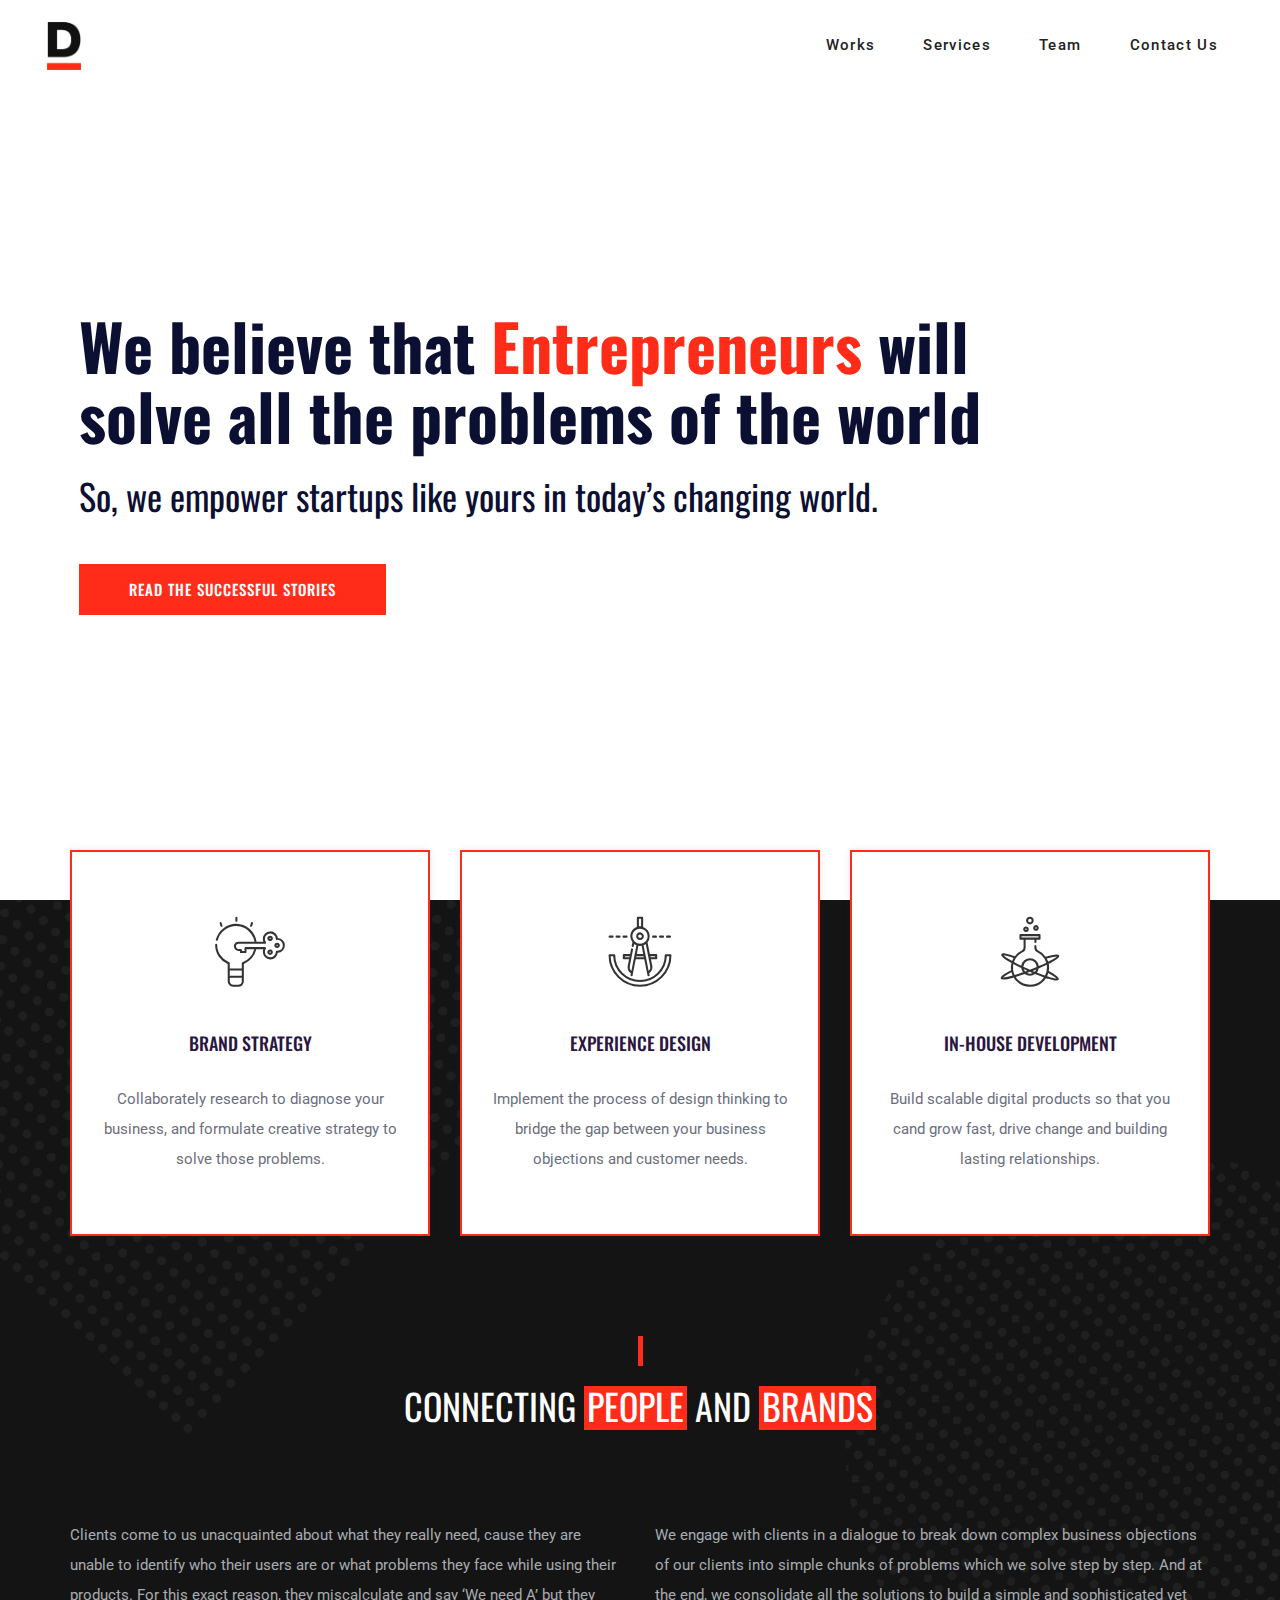
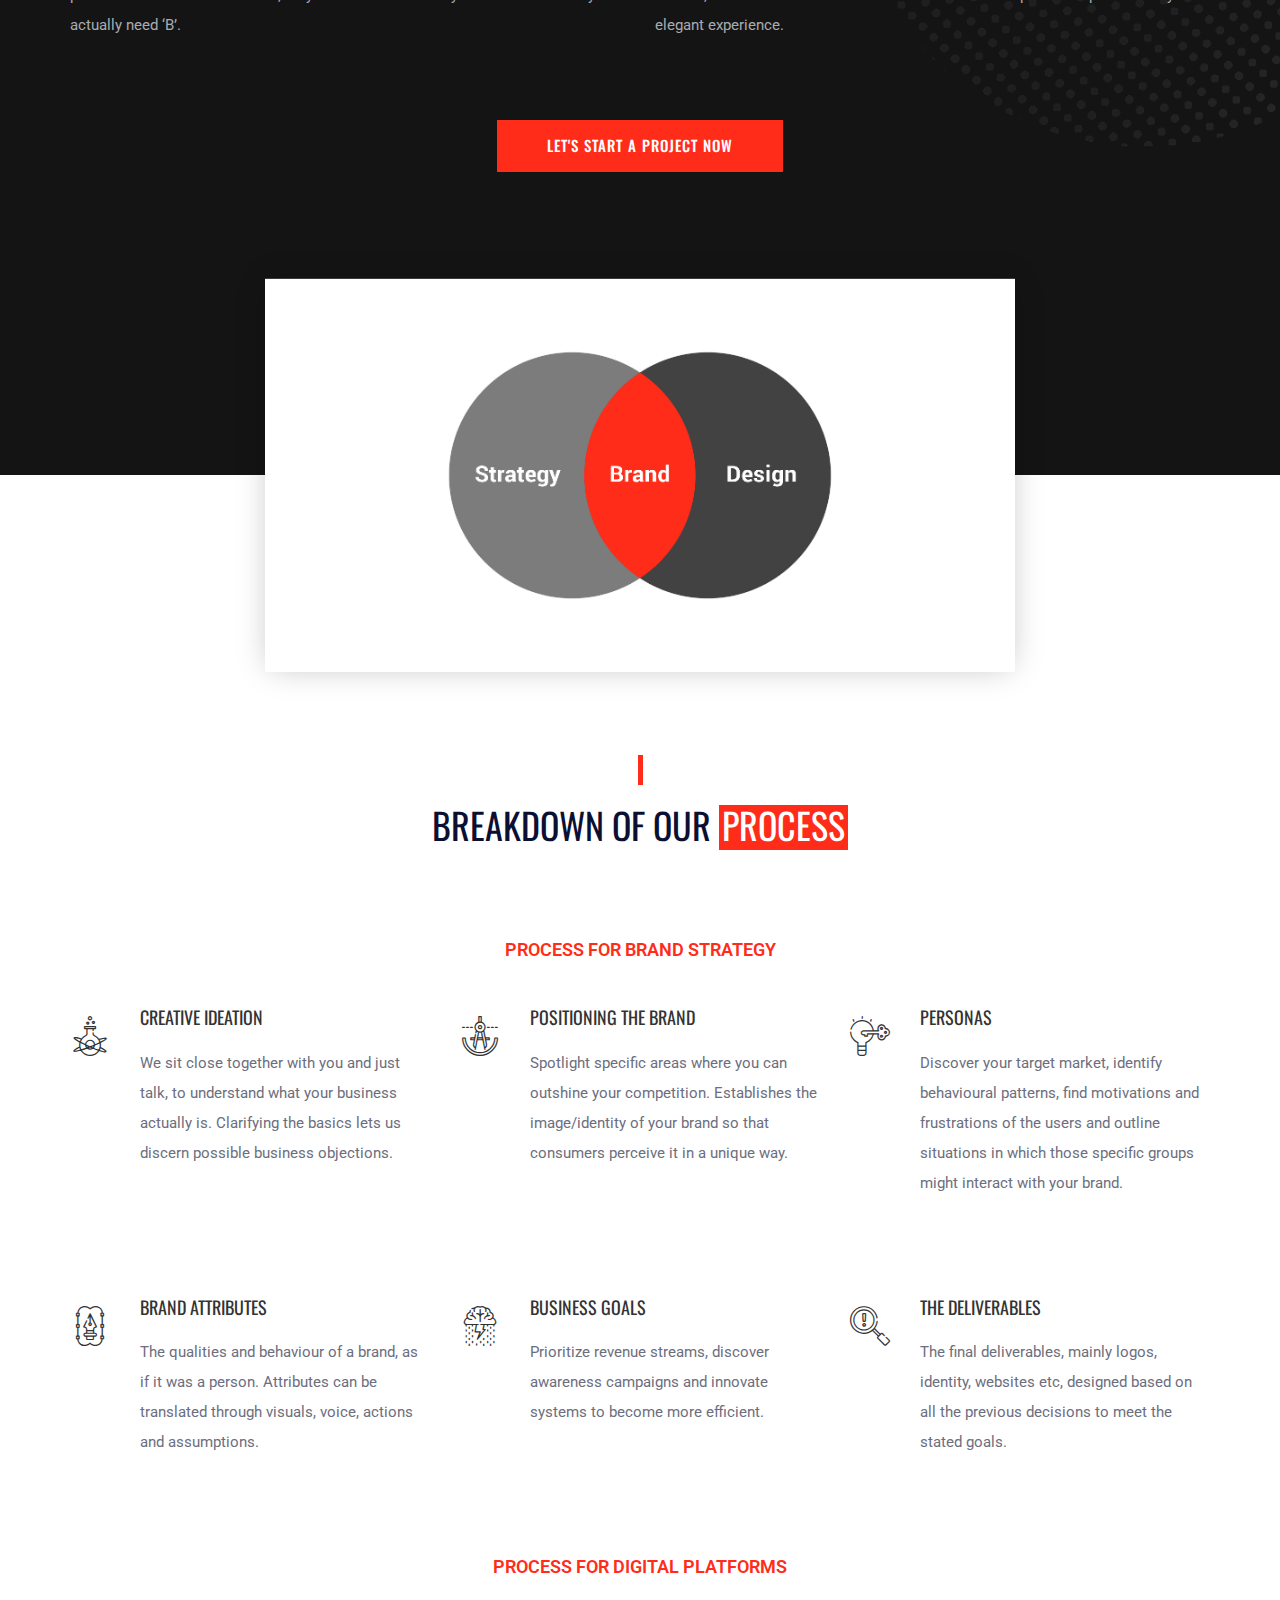
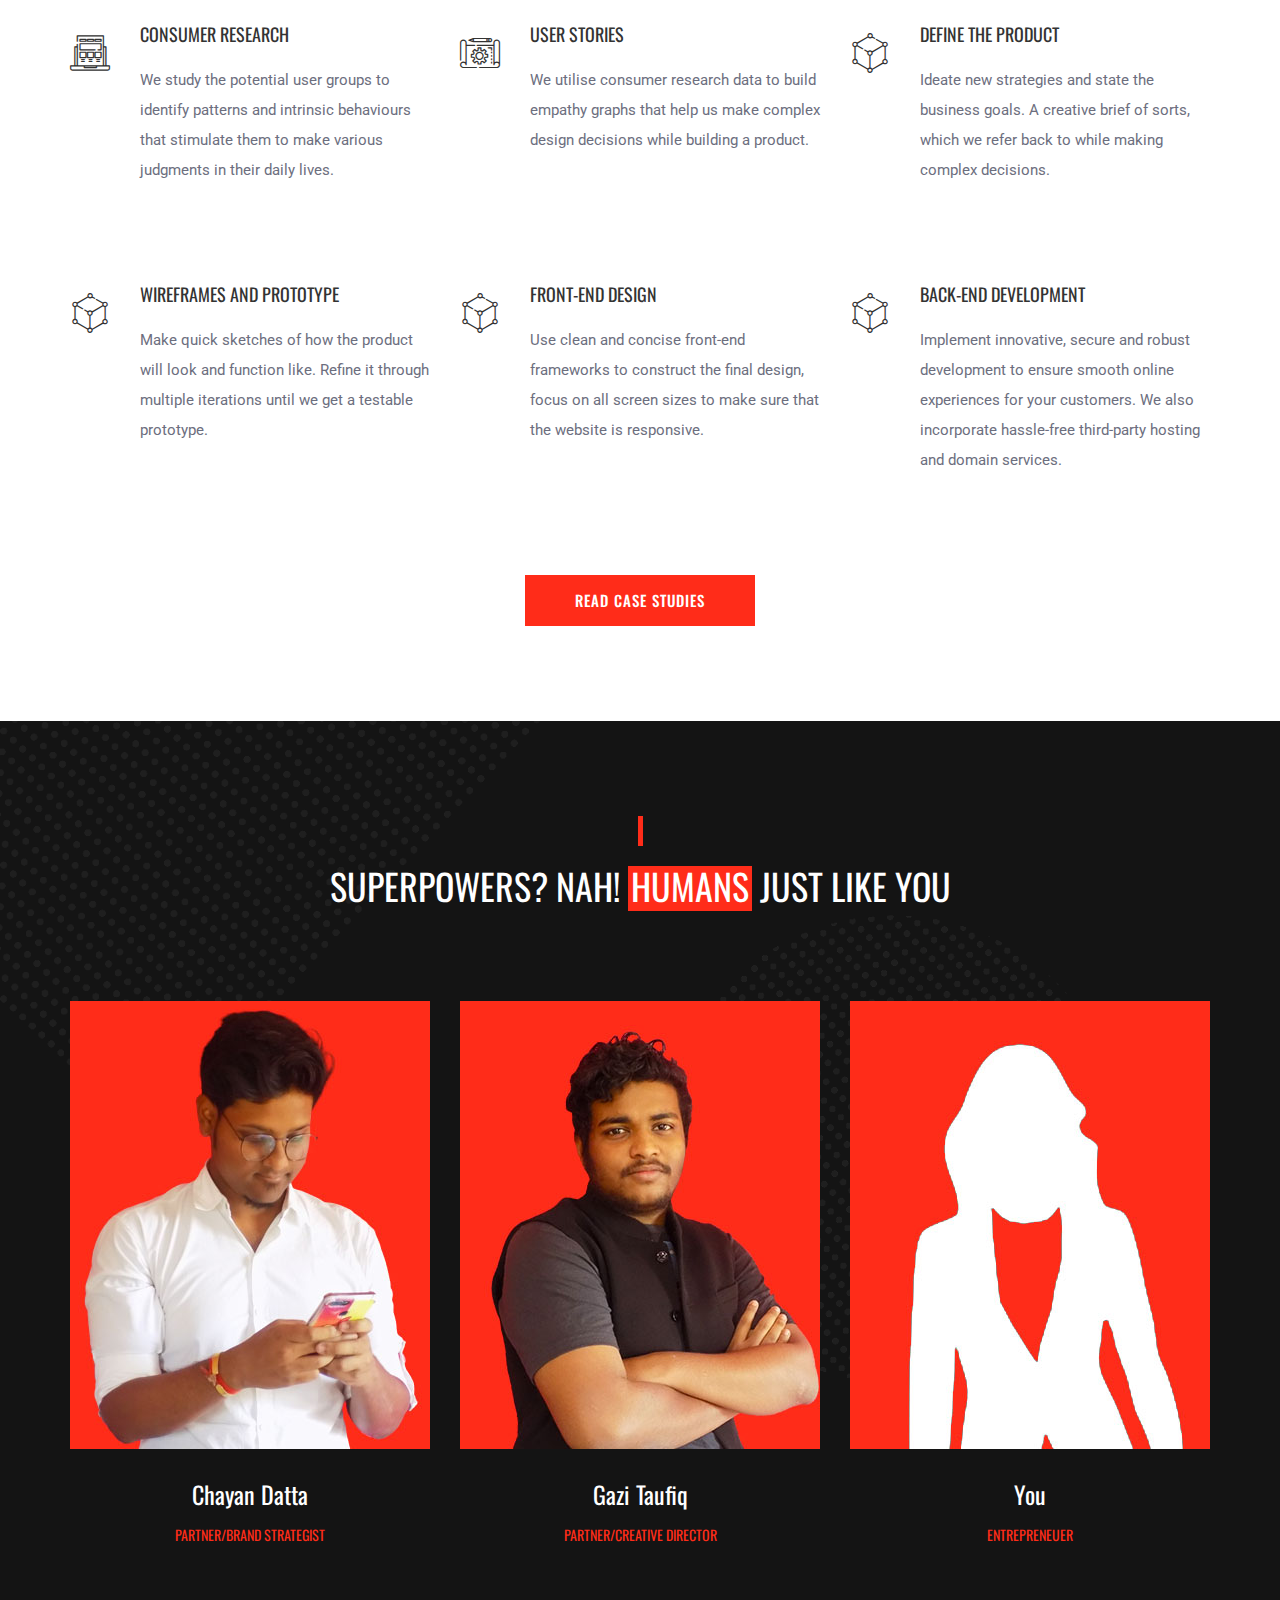
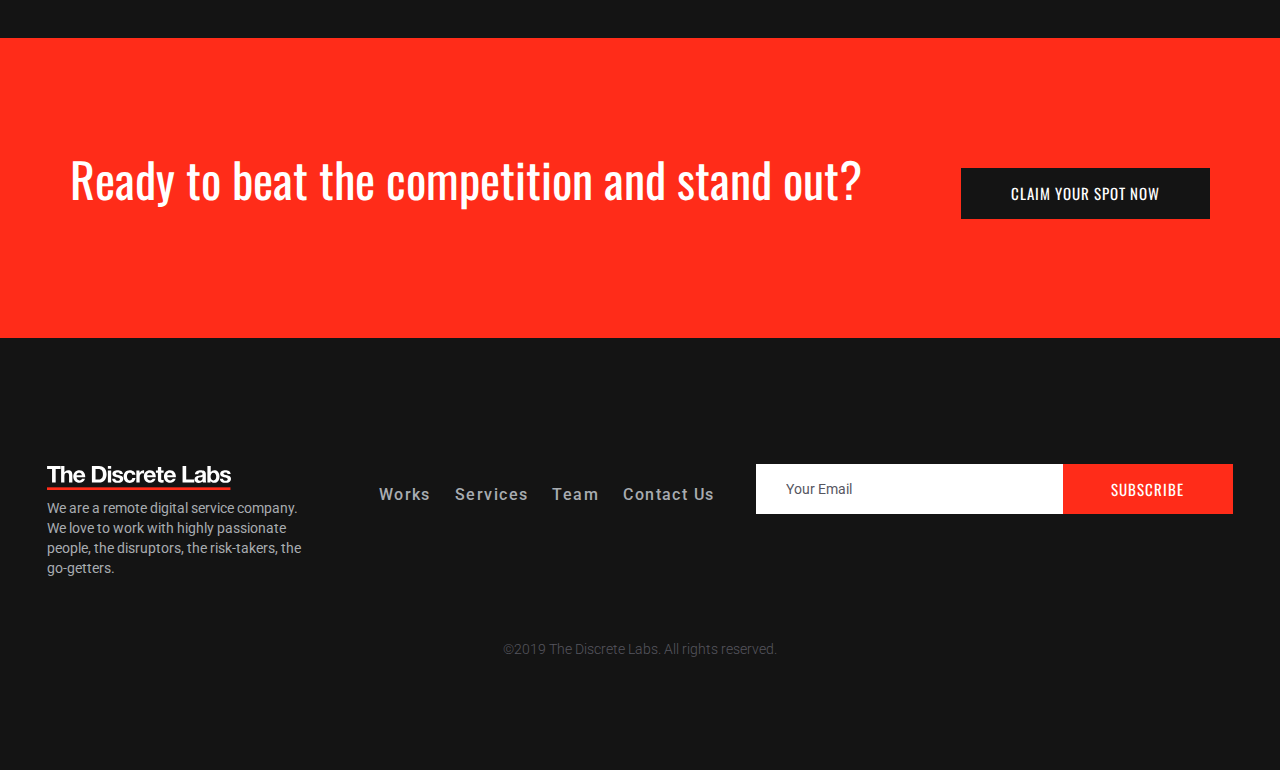
==== commit 02670d94: "Newsfeed updated everywhere" ====
--- a/index.html
+++ b/index.html
@@ -572,9 +572,9 @@
 				</div>
 				<div class="col-xs-12 col-sm-12 col-md-5">
 					<!-- newsletter form -->
-					<form class="nl-form">
-						<input type="text" placeholder="Your Email">
-						<button class="site-btn">Subscribe</button>
+					<form class="nl-form" action="newsfeed.php" method="POST">
+						<input type="text" name="email" placeholder="Your Email">
+						<button class="site-btn" name="submit" type="submit">Subscribe</button>
 					</form>
 				</div>
 			</div>
--- a/css/style.css
+++ b/css/style.css
@@ -127,7 +127,7 @@
   background: #FF2C19;
   padding: 0 3px 5px;
   display: inline-block;
-  color: #0b1033;
+  color: #fff;
 }
 
 .section-title:after {
@@ -660,7 +660,8 @@
   margin-top: -50px;
   padding: 50px 25px;
   text-align: center;
-  background: #f5faf8;
+  border: #FF2C19 solid 2px;
+  background: #fff;
   -webkit-box-shadow: 0 0 8px rgba(74, 74, 74, 0.1);
   box-shadow: 0 0 8px rgba(74, 74, 74, 0.1);
   -webkit-transition: all 0.4s ease 0s;
@@ -711,7 +712,7 @@
 }
 
 .about-contant p {
-  color: #fff;
+  color: #a8acb1;
 }
 
 .intro-video {
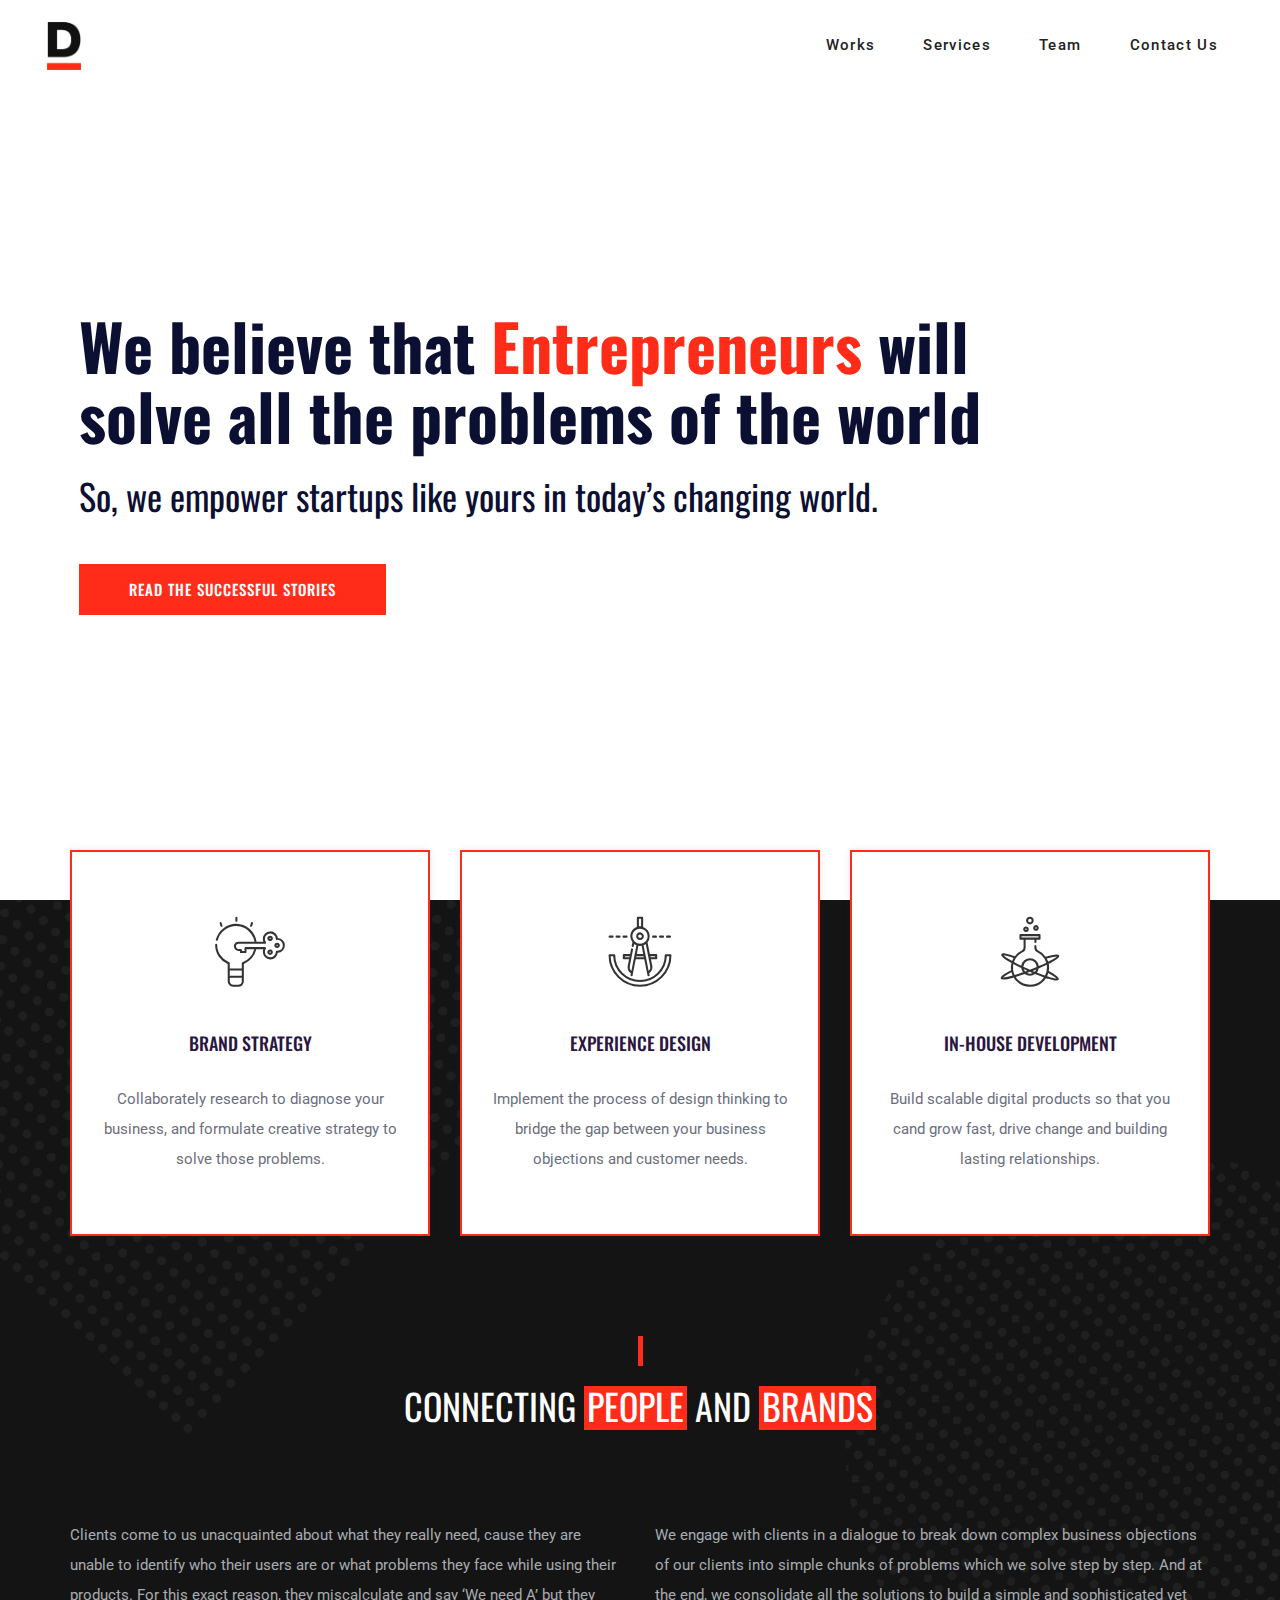
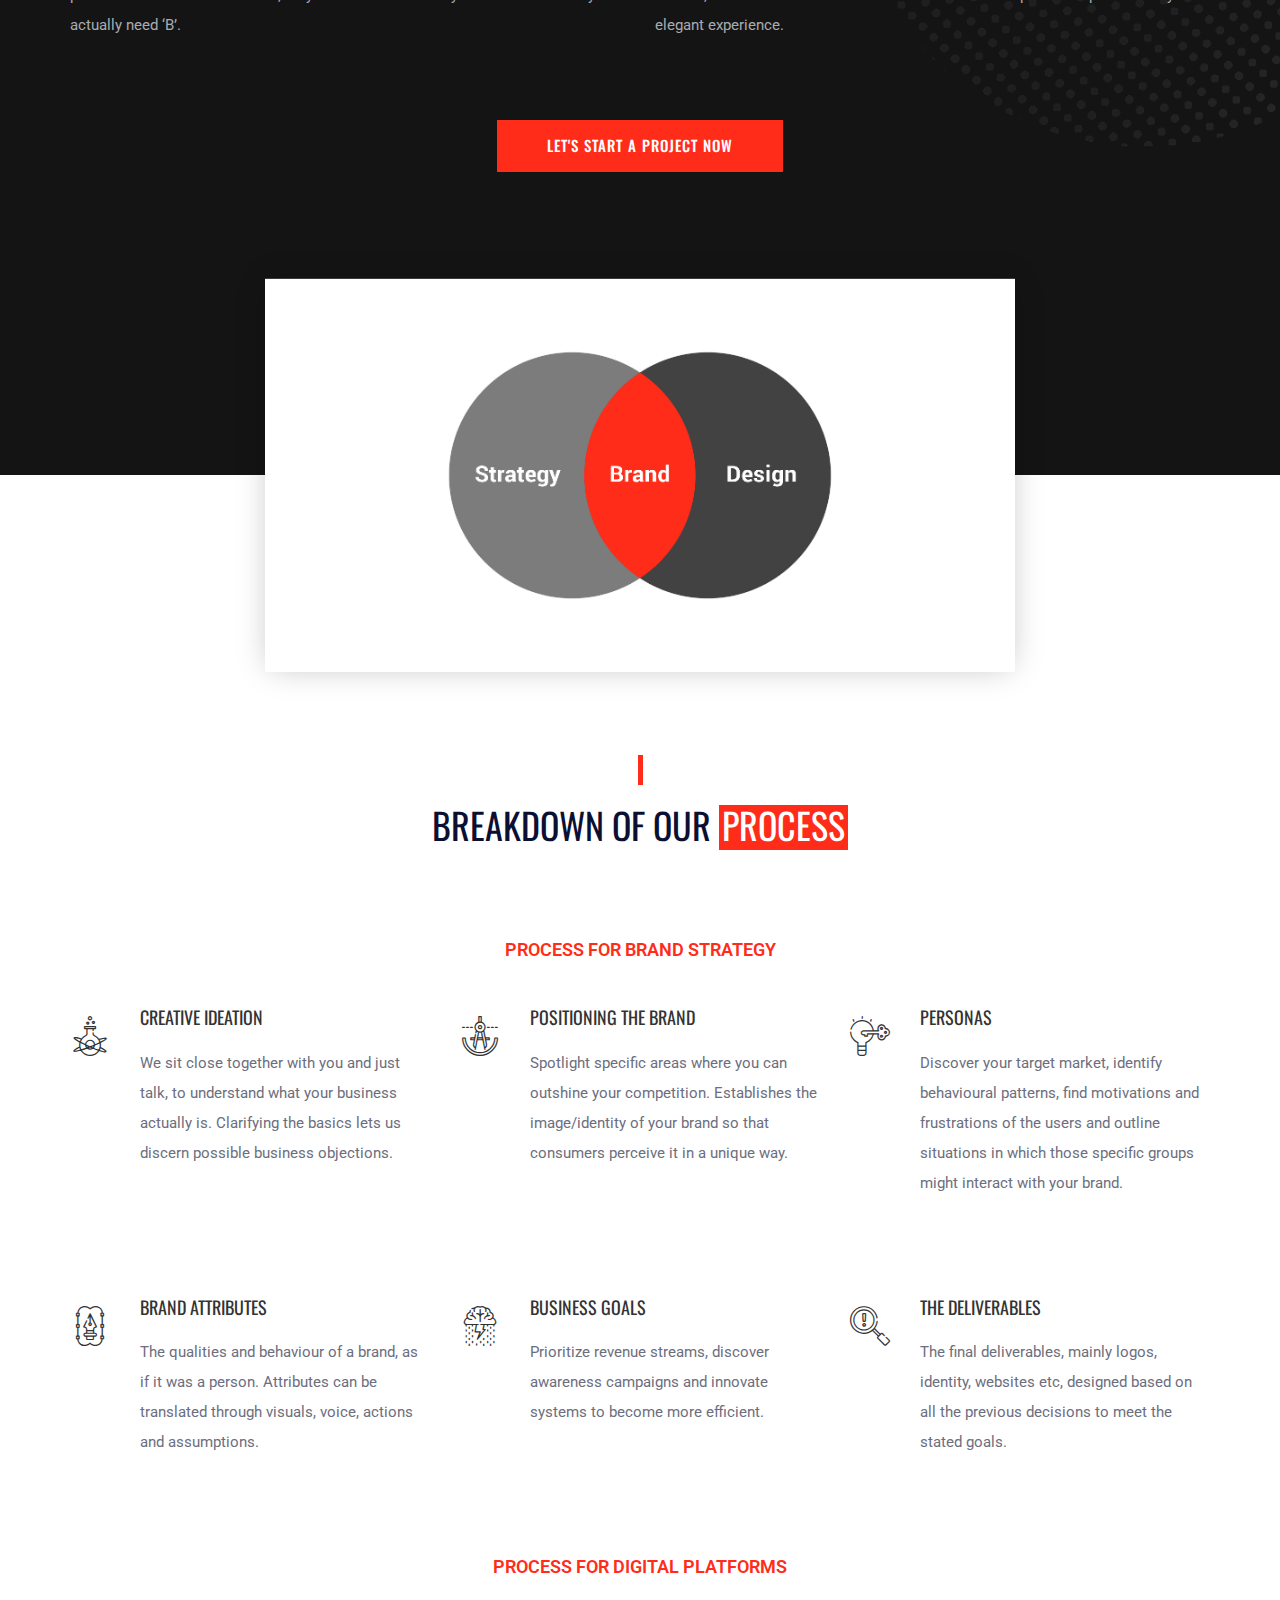
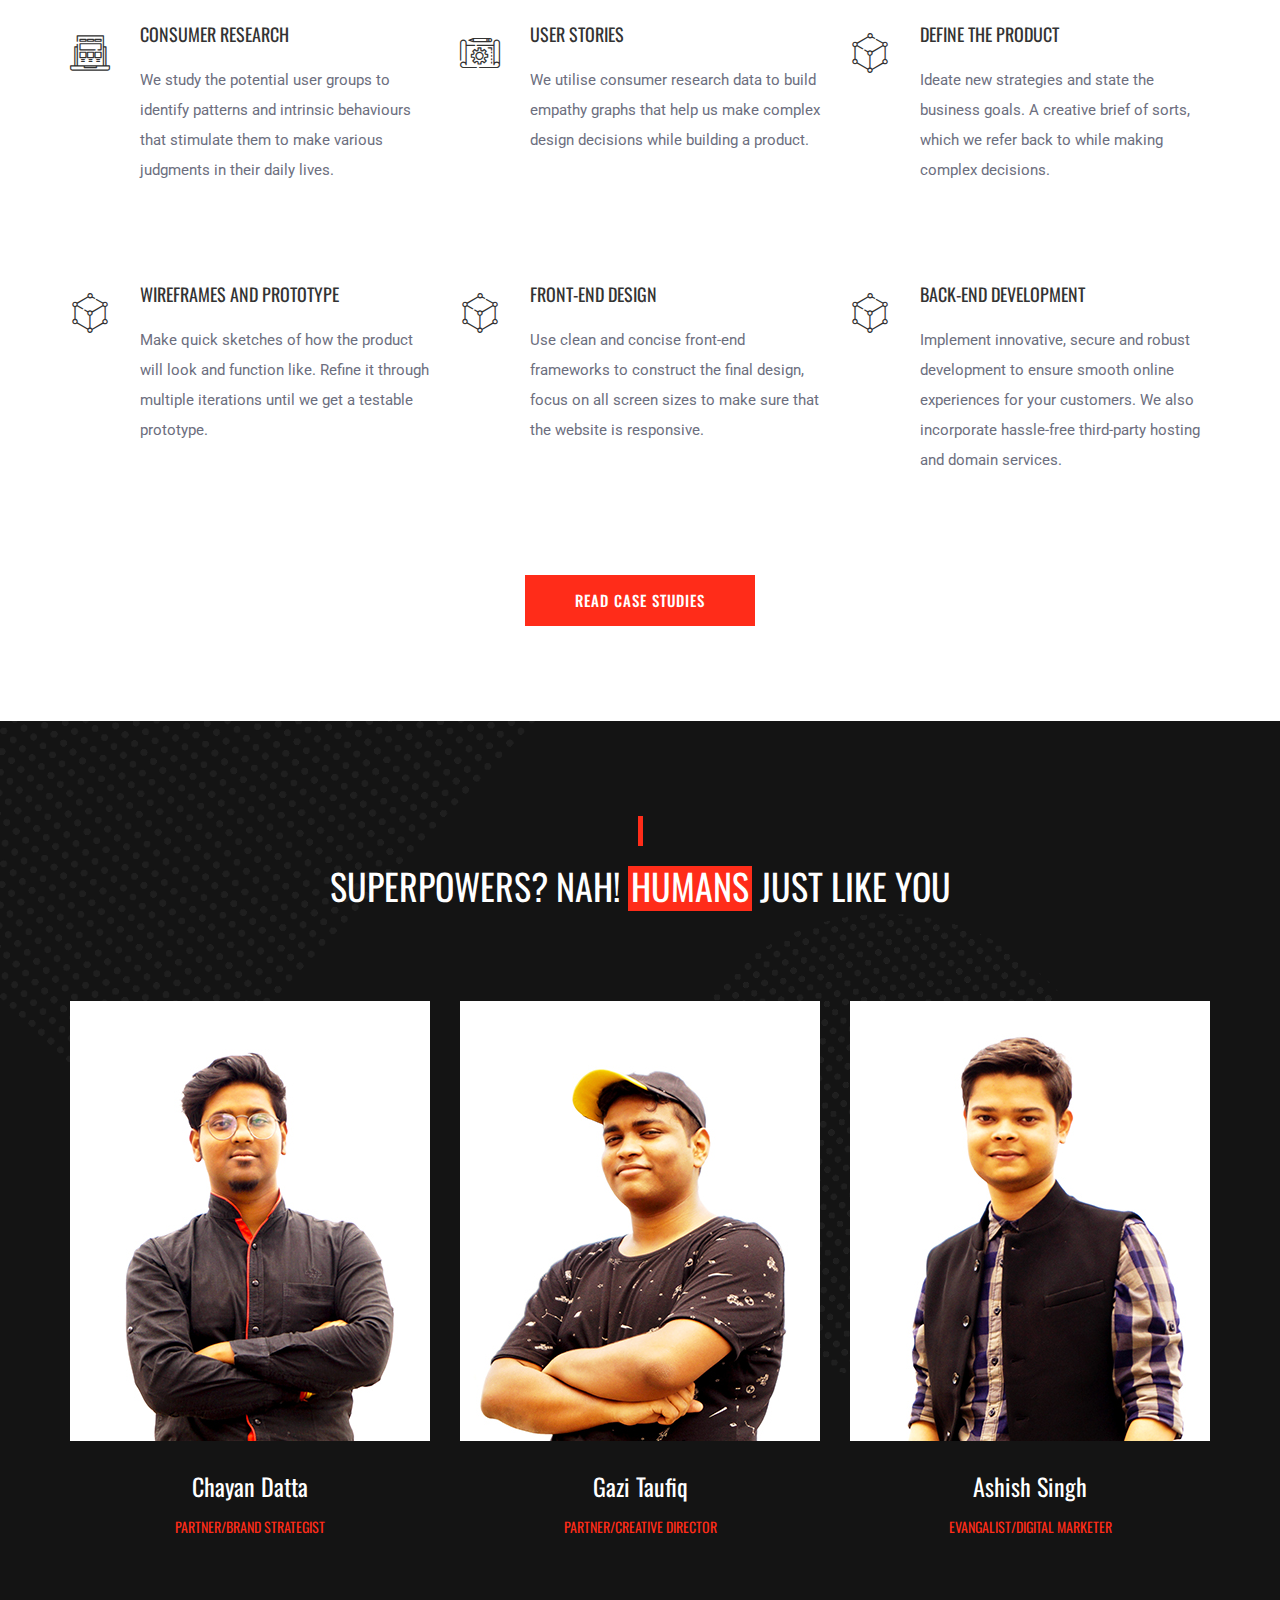
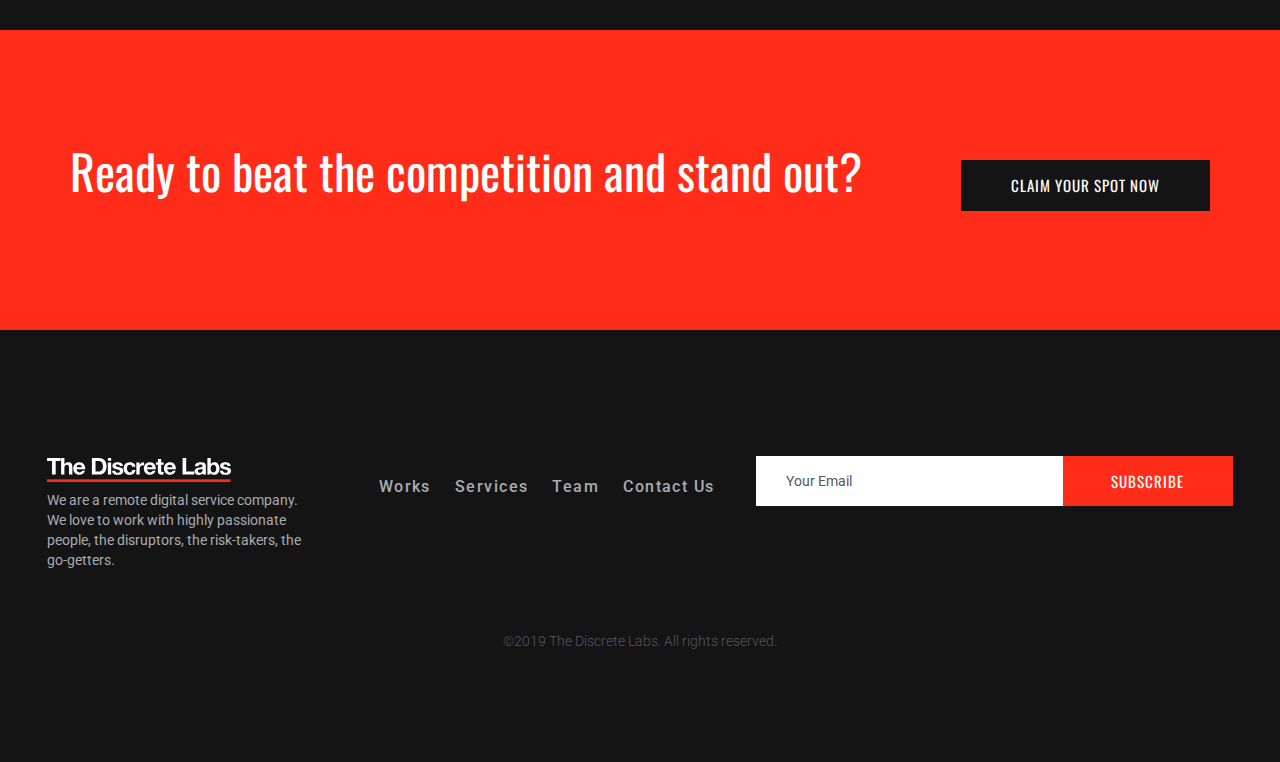
==== commit a90482e0: "Images changed" ====
--- a/index.html
+++ b/index.html
@@ -483,8 +483,8 @@
 				<div class="col-sm-4">
 					<div class="member">
 						<img src="img/team/3.jpg" alt="">
-						<h2>You</h2>
-						<h3>Entrepreneuer</h3>
+						<h2>Ashish Singh</h2>
+						<h3>Evangalist/Digital Marketer</h3>
 					</div>
 				</div>
 			</div>
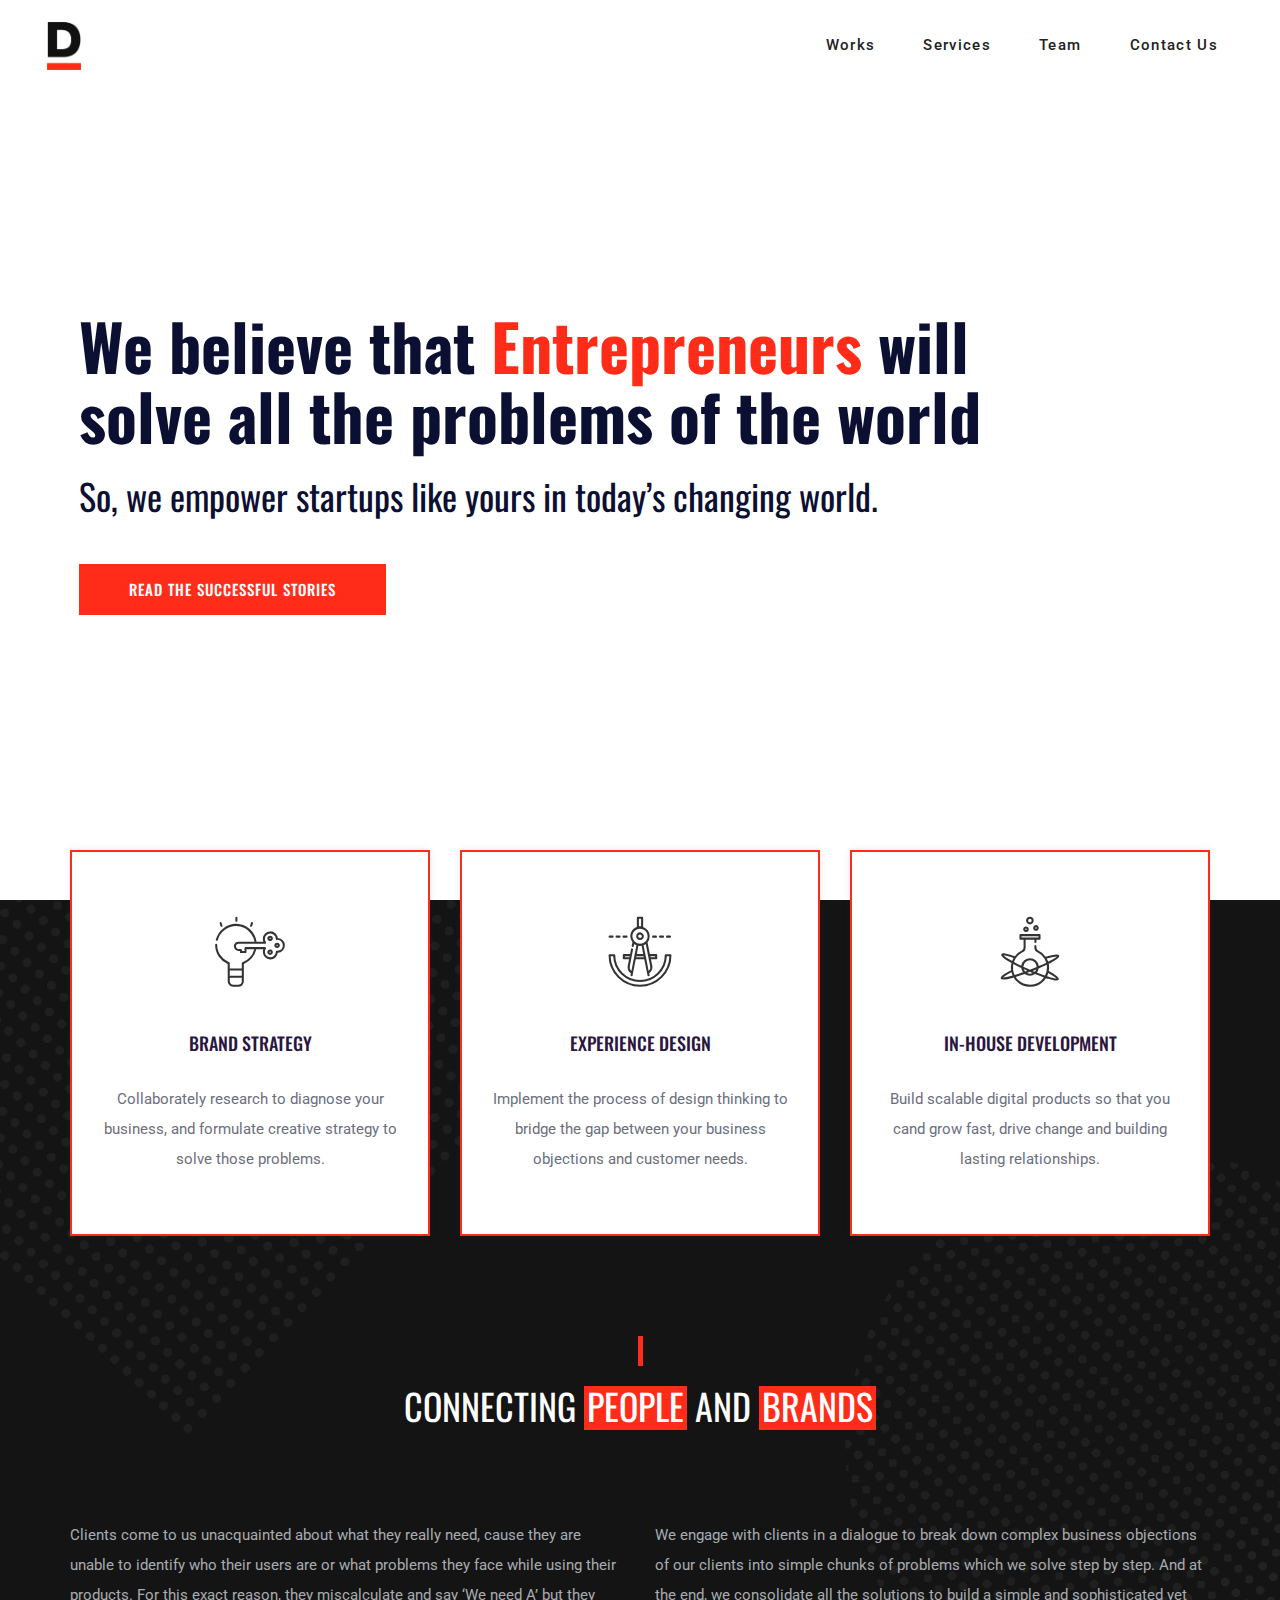
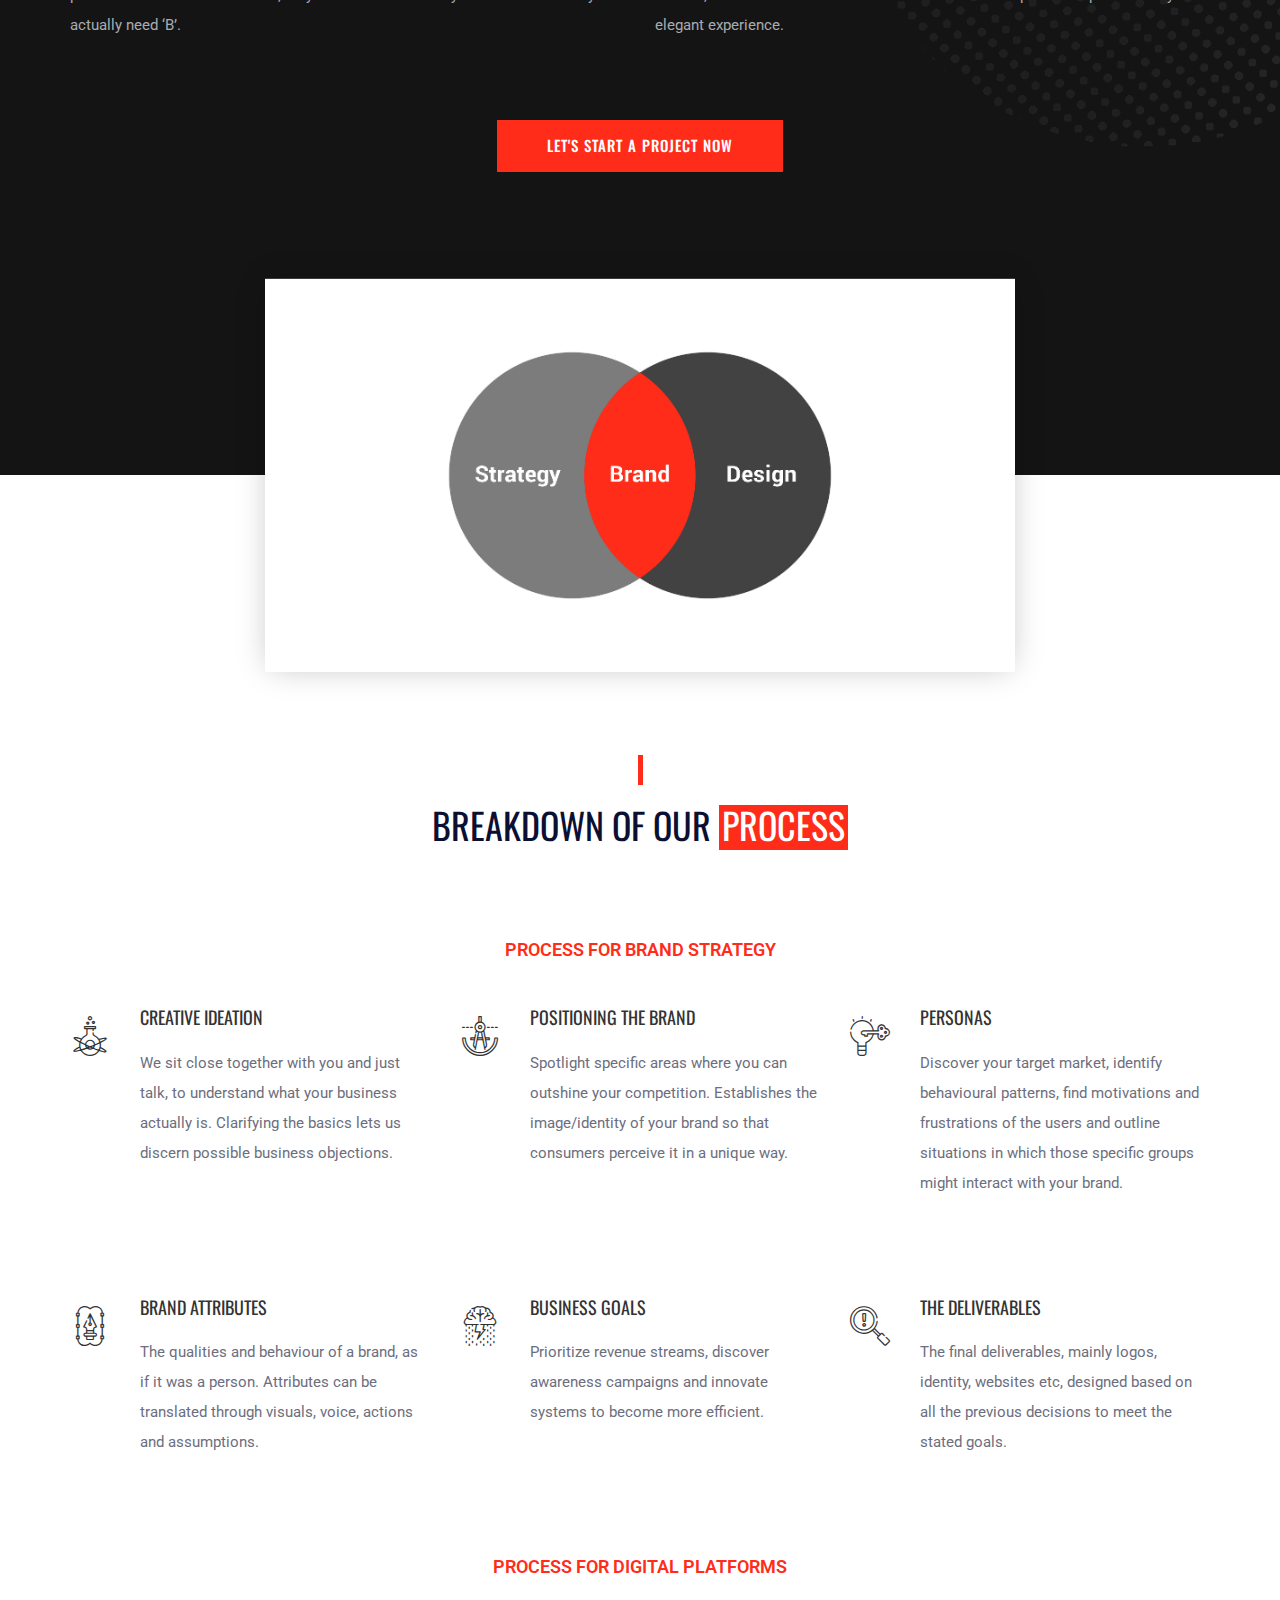
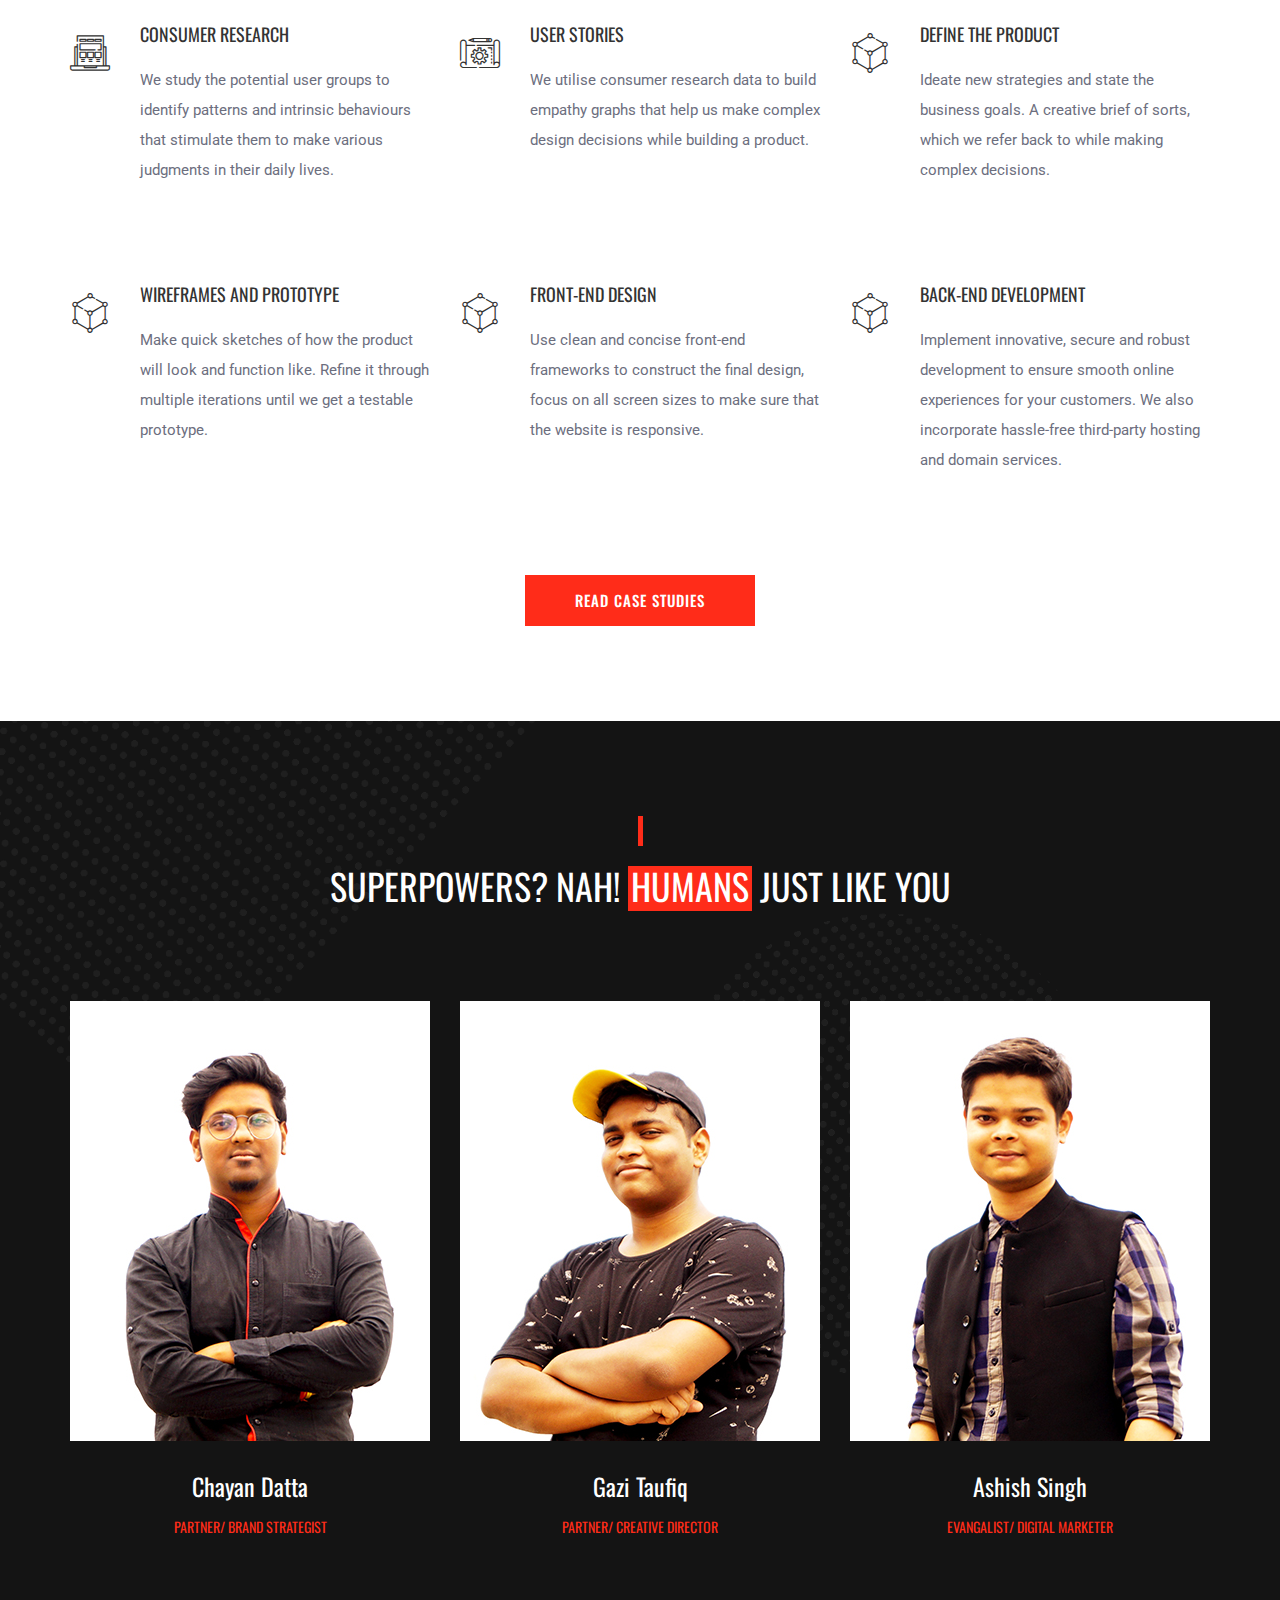
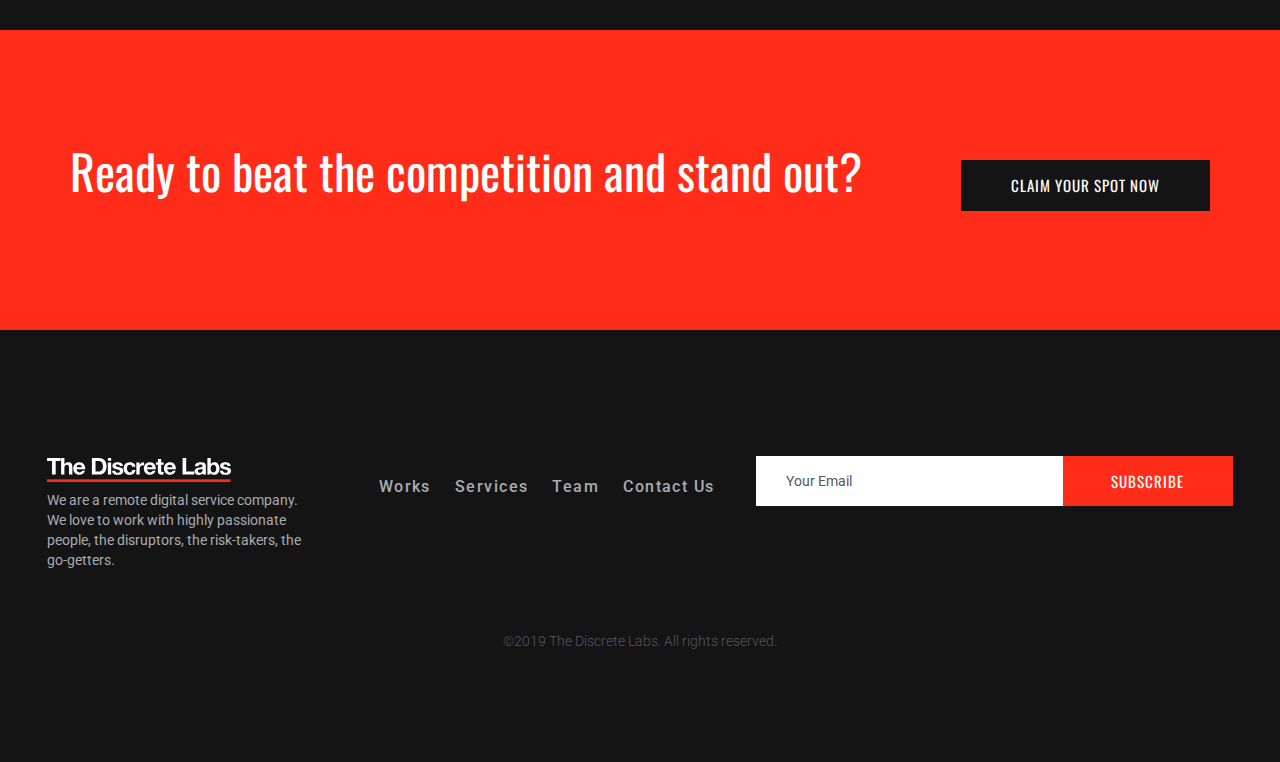
==== commit 8e1e4027: "Some minor text spacing changes" ====
--- a/index.html
+++ b/index.html
@@ -468,7 +468,7 @@
 					<div class="member">
 						<img src="img/team/1.jpg" alt="">
 						<h2>Chayan Datta</h2>
-						<h3>Partner/Brand Strategist</h3>
+						<h3>Partner/ Brand Strategist</h3>
 					</div>
 				</div>
 				<!-- single member -->
@@ -476,7 +476,7 @@
 					<div class="member">
 						<img src="img/team/2.jpg" alt="">
 						<h2>Gazi Taufiq</h2>
-						<h3>Partner/Creative Director</h3>
+						<h3>Partner/ Creative Director</h3>
 					</div>
 				</div>
 				<!-- single member -->
@@ -484,7 +484,7 @@
 					<div class="member">
 						<img src="img/team/3.jpg" alt="">
 						<h2>Ashish Singh</h2>
-						<h3>Evangalist/Digital Marketer</h3>
+						<h3>Evangalist/ Digital Marketer</h3>
 					</div>
 				</div>
 			</div>
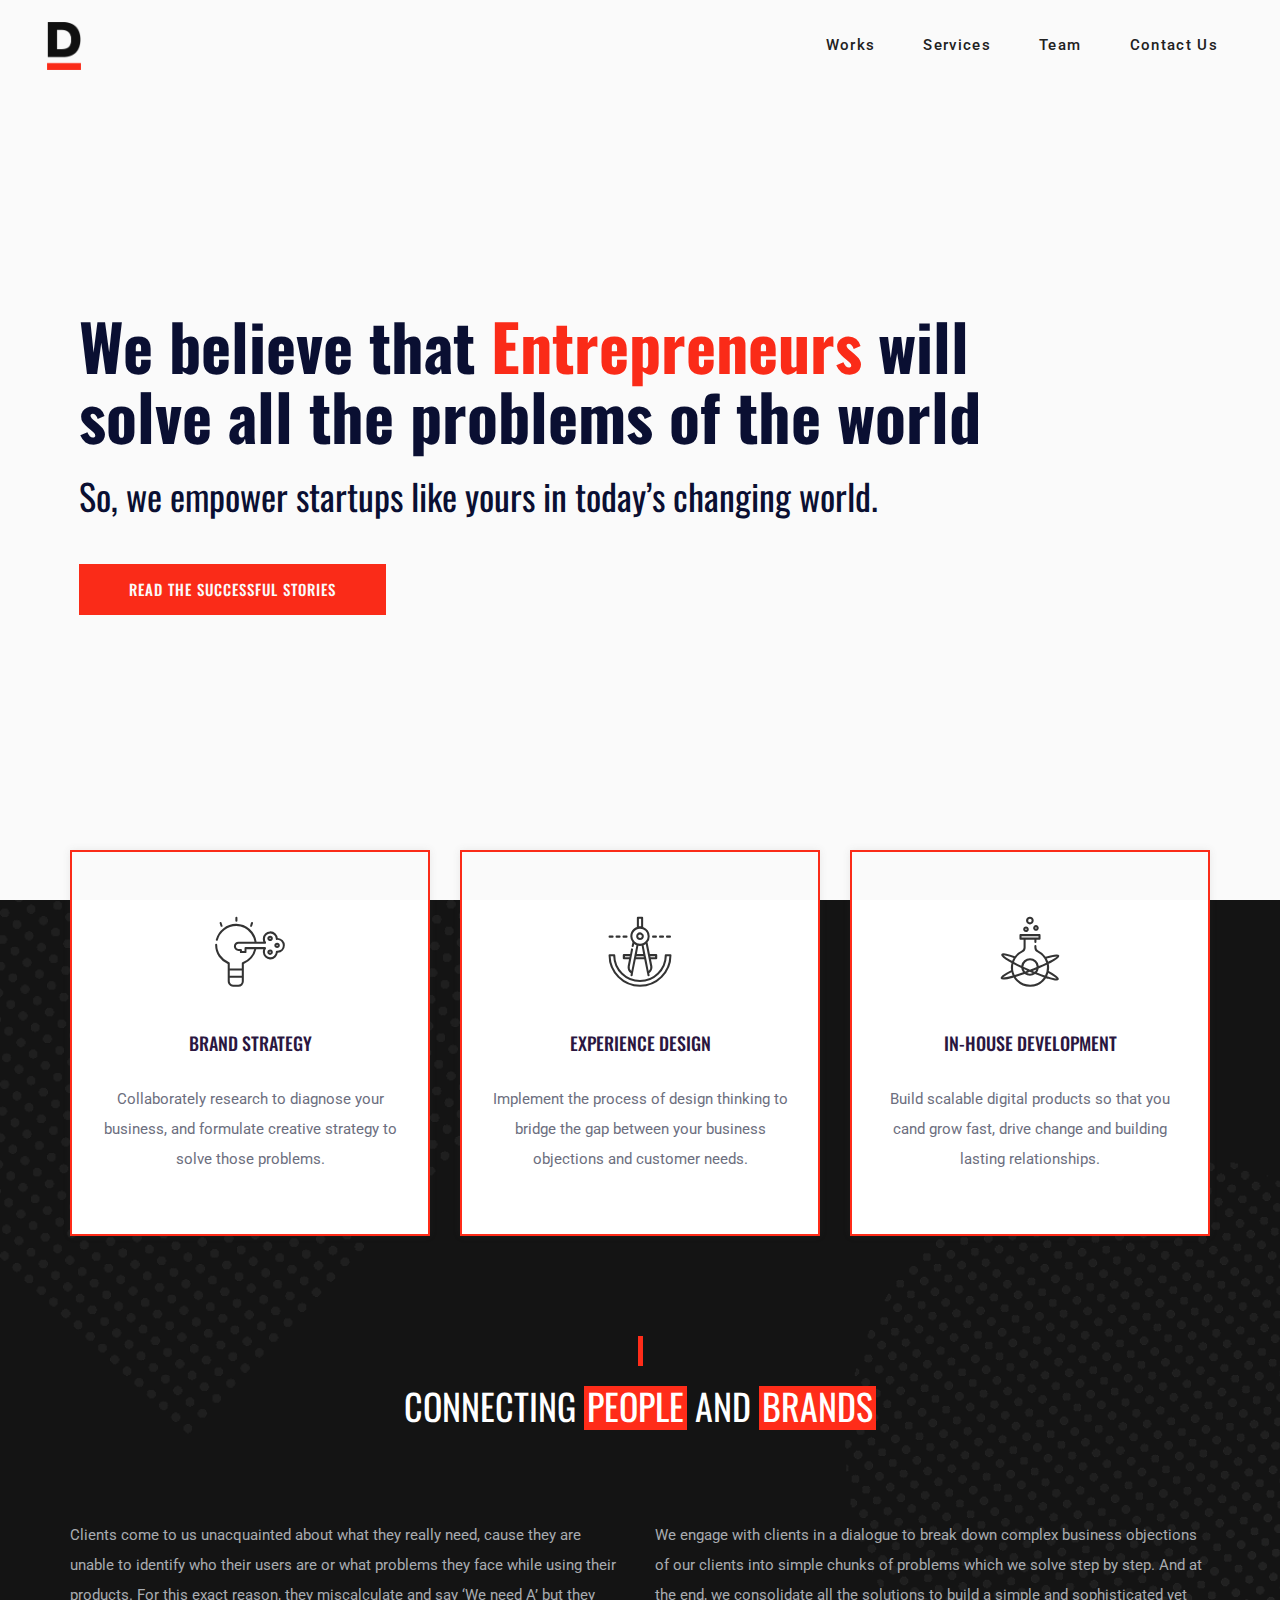
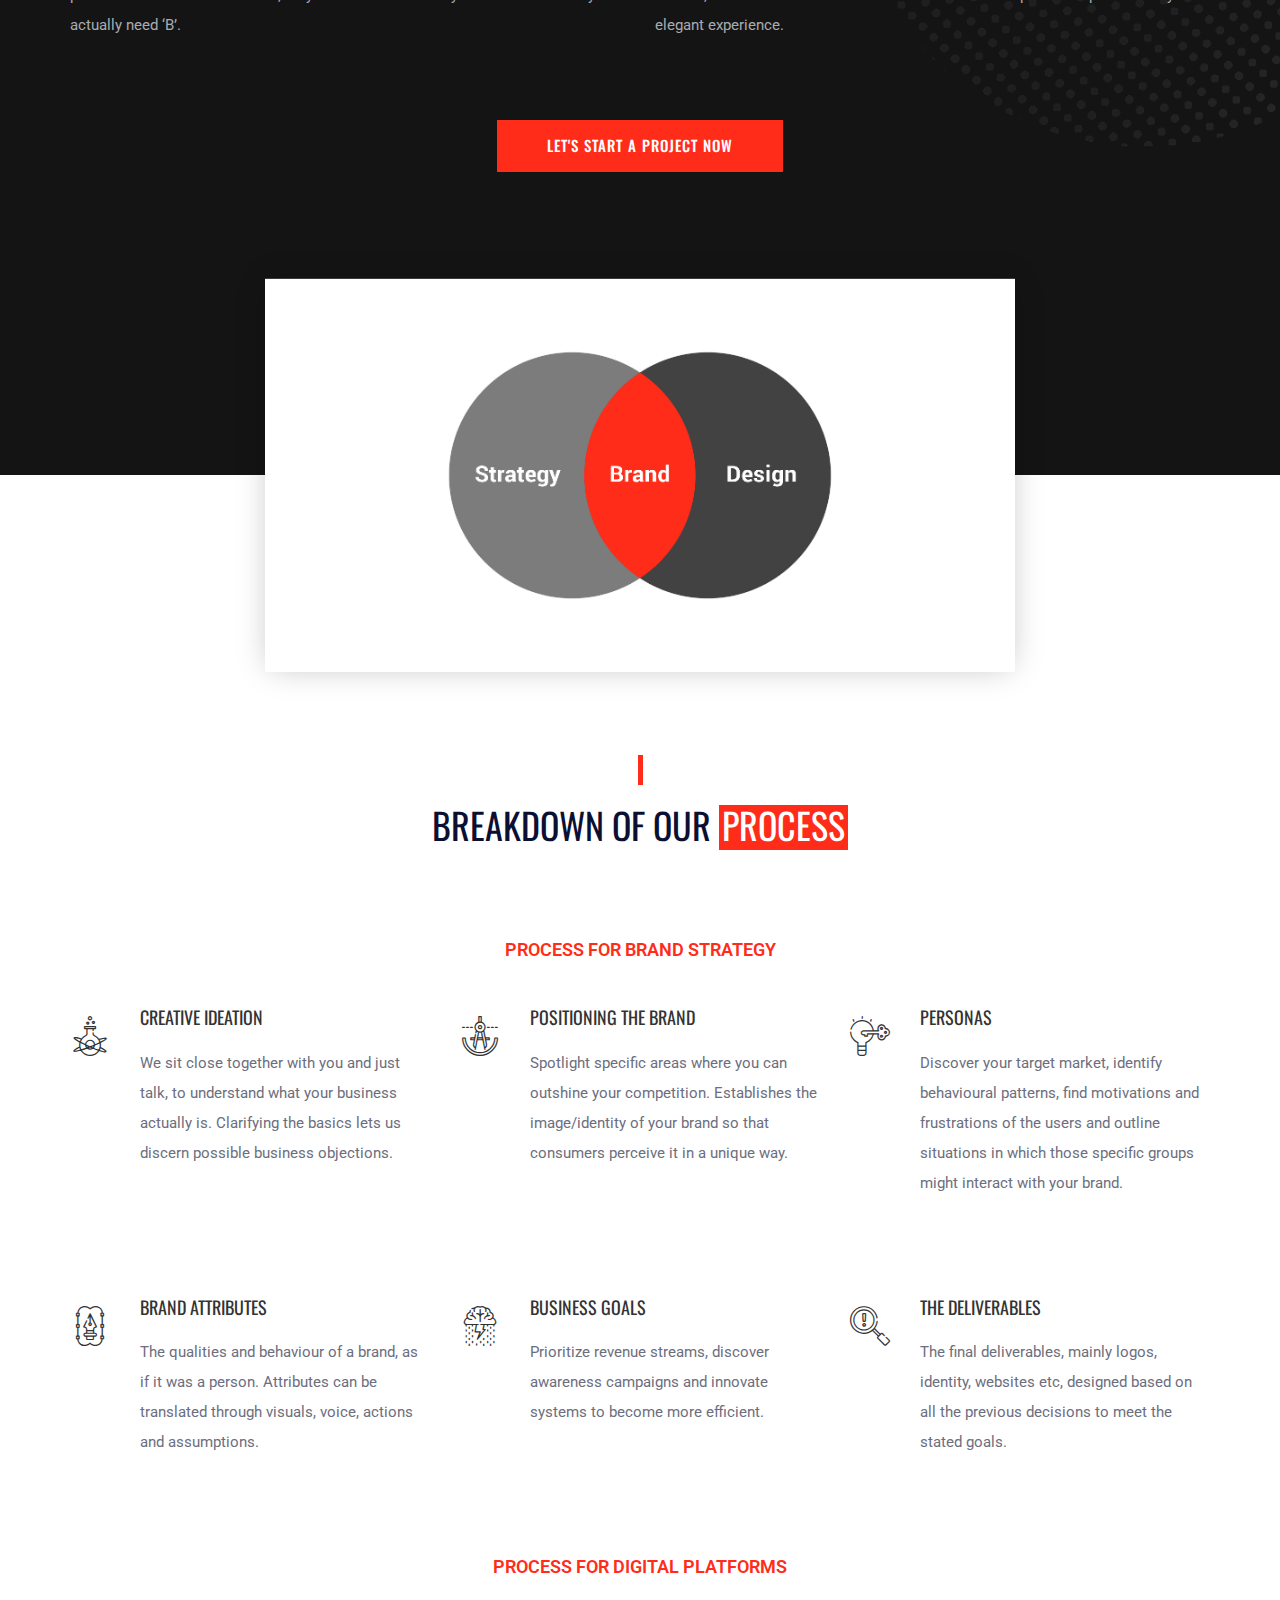
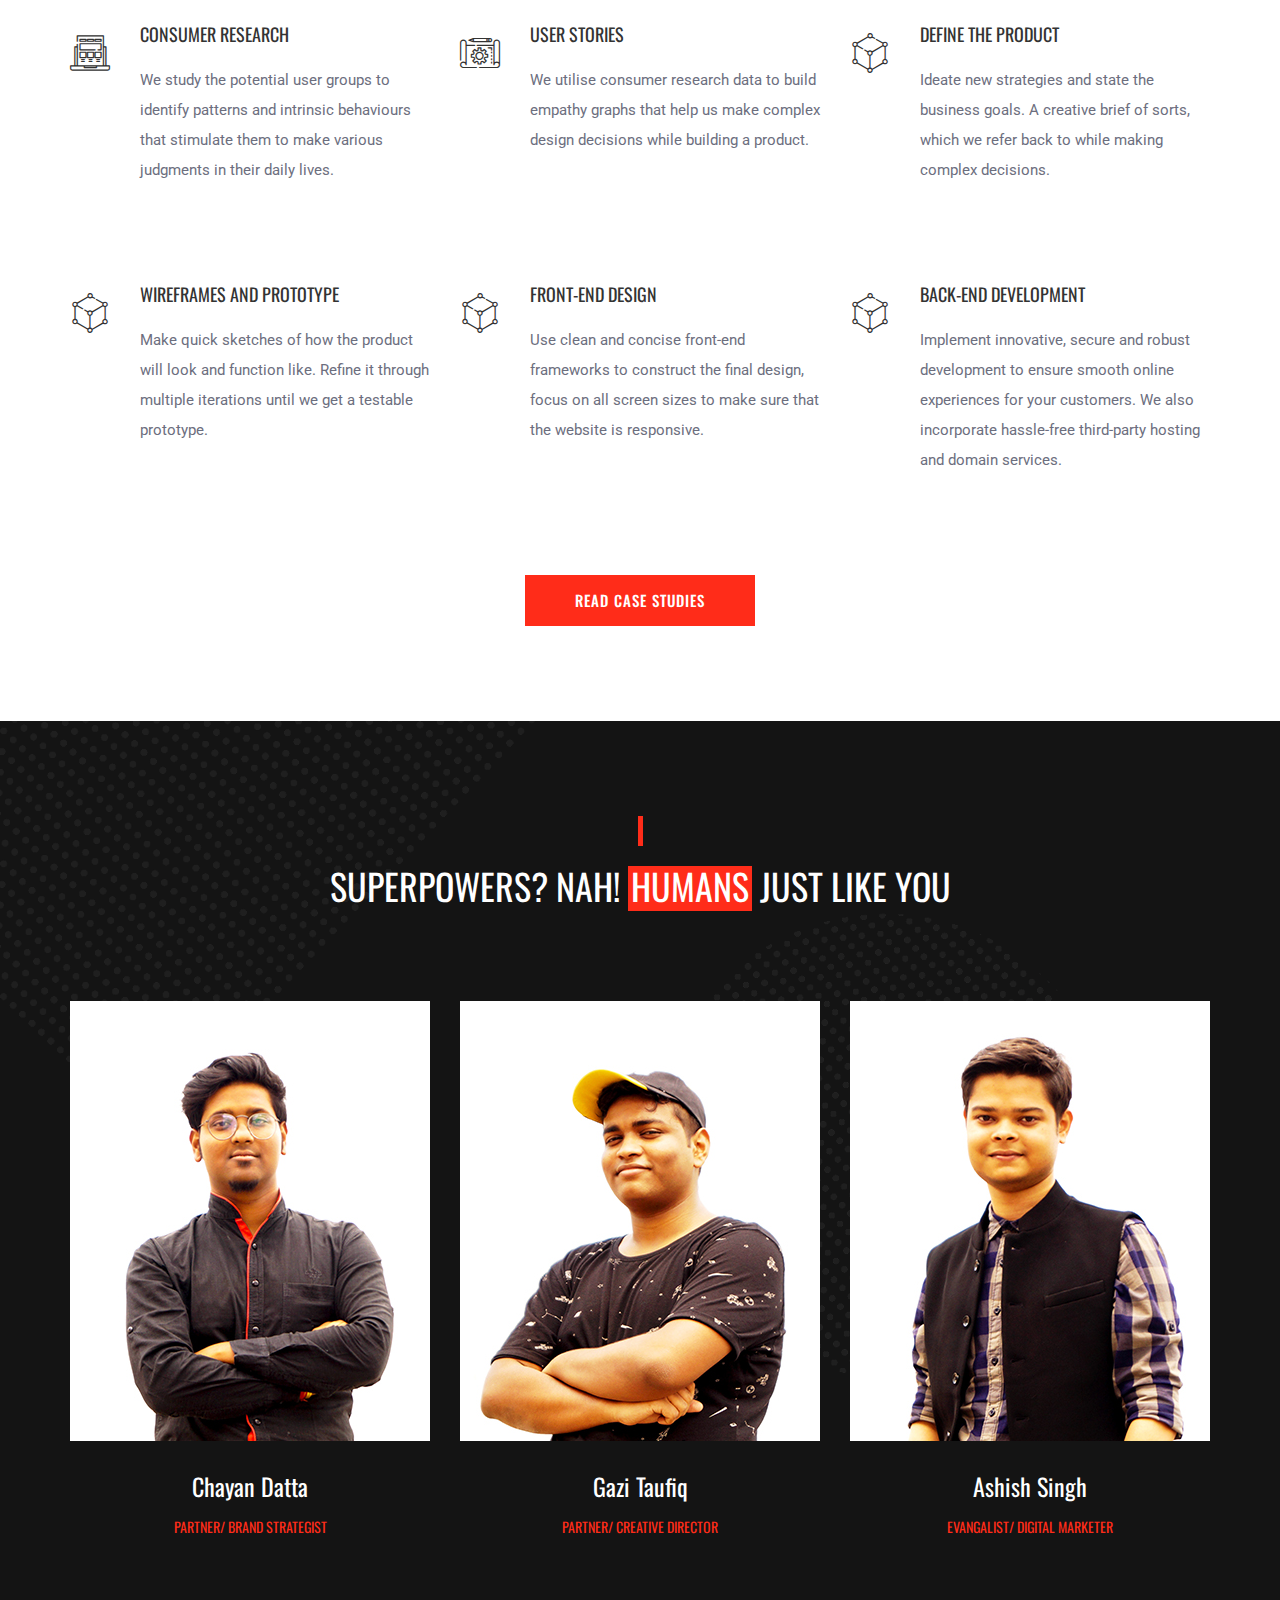
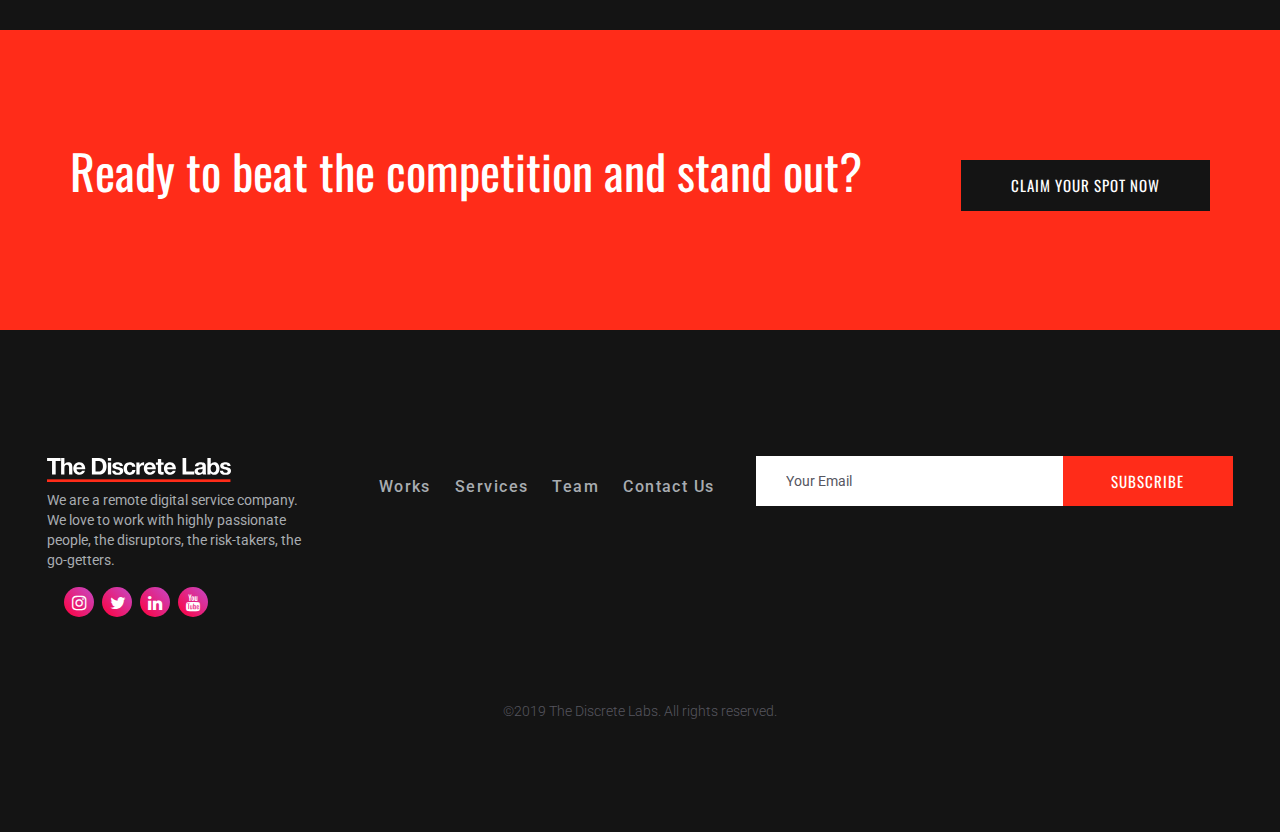
==== commit ea491145: "Social icons added to footer" ====
--- a/index.html
+++ b/index.html
@@ -2,10 +2,10 @@
 <html lang="en">
 
 <head>
-	<title>Labs - Design Studio</title>
+	<title>The Discrete Labs | Branding Strategy | Web Development | India</title>
 	<meta charset="UTF-8">
-	<meta name="description" content="Labs - Design Studio">
-	<meta name="keywords" content="lab, onepage, creative, html">
+	<meta name="description" content="The Discrete Labs - Asia's best digital agency for your business.">
+	<meta name="keywords" content="discrete labs, web, design, development, India, freelancers, best, awarded, developer, branding, agency, digital">
 	<meta name="viewport" content="width=device-width, initial-scale=1.0">
 	<!-- Favicon -->
 	<link href="img/favicon.png" rel="shortcut icon" />
@@ -502,7 +502,7 @@
 				</div>
 				<div class="col-md-3">
 					<div class="promo-btn-area">
-						<a href="" class="site-btn btn-2">Claim your Spot Now</a>
+						<a href="contact.html" class="site-btn btn-2">Claim your Spot Now</a>
 					</div>
 				</div>
 			</div>
@@ -559,6 +559,84 @@
 					<div class="logo"><img src="img/long_logo.svg" alt=""></div>
 					<div class="blurb">
 						<h3>We are a remote digital service company. We love to work with highly passionate people, the disruptors, the risk-takers,  the go-getters.</h3>
+						<div class="social-container">
+							<ul class="social-icons">
+								<li><a href="#"><i class="fa fa-instagram"></i></a></li>
+								<li><a href="#"><i class="fa fa-twitter"></i></a></li>
+								<li><a href="#"><i class="fa fa-linkedin"></i></a></li>
+								<li><a href="#"><i class="fa fa-youtube"></i></a></li>
+							</ul>
+						</div>
+					<style>
+						@import url(https://cdnjs.cloudflare.com/ajax/libs/font-awesome/4.6.3/css/font-awesome.css);
+
+						.social-icons {
+						padding: 0;
+						list-style: none;
+						margin: 1em;
+						}
+						.social-icons li {
+						display: inline-block;
+						margin: 0.15em;
+						position: relative;
+						font-size: 1.2em;
+						}
+						.social-icons i {
+						color: #fff;
+						position: absolute;
+						top: 8px;
+						left: 8px;
+						transition: all 265ms ease-out;
+						}
+						.social-icons a {
+						display: inline-block;
+						}
+						.social-icons a:before {
+						transform: scale(1);
+						-ms-transform: scale(1);
+						-webkit-transform: scale(1);
+						content: " ";
+						width: 30px;
+						height: 30px;
+						border-radius: 100%;
+						display: block;
+						background: linear-gradient(45deg, #ff003c, #c648c8);
+						transition: all 265ms ease-out;
+						}
+						.social-icons a:hover:before {
+						transform: scale(0);
+						transition: all 265ms ease-in;
+						}
+						.social-icons a:hover i {
+						transform: scale(2.2);
+						-ms-transform: scale(2.2);
+						-webkit-transform: scale(2.2);
+						color: #ff003c;
+						background: -webkit-linear-gradient(45deg, #ff003c, #c648c8);
+						-webkit-background-clip: text;
+						-webkit-text-fill-color: transparent;
+						transition: all 265ms ease-in;
+						}
+						.social-icons a.social-square:before {
+						background: linear-gradient(45deg, #7b00e0, #ae31d9);
+						border-radius: 10%;
+						}
+						.social-icons a.social-square:hover:before {
+						transform: rotate(-180deg);
+						-ms-transform: rotate(-180deg);
+						-webkit-transform: scale(-180deg);
+						border-radius: 100%;
+						}
+						.social-icons a.social-square:hover i {
+						transform: scale(1.6);
+						-ms-transform: scale(1.6);
+						-webkit-transform: scale(1.6);
+						color: #fff;
+						transform: scale(1.6);
+						-webkit-text-fill-color: #fff;
+						}
+
+					</style>
 					</div>
 				</div>
 				<div class="col-xs-12 col-sm-6 col-md-4">
@@ -572,8 +650,8 @@
 				</div>
 				<div class="col-xs-12 col-sm-12 col-md-5">
 					<!-- newsletter form -->
-					<form class="nl-form" action="newsfeed.php" method="POST">
-						<input type="text" name="email" placeholder="Your Email">
+					<form class="nl-form" action="https://formspree.io/officialdiscrete@gmail.com" method="POST">
+						<input type="text" name="subscribe_email" placeholder="Your Email">
 						<button class="site-btn" name="submit" type="submit">Subscribe</button>
 					</form>
 				</div>
